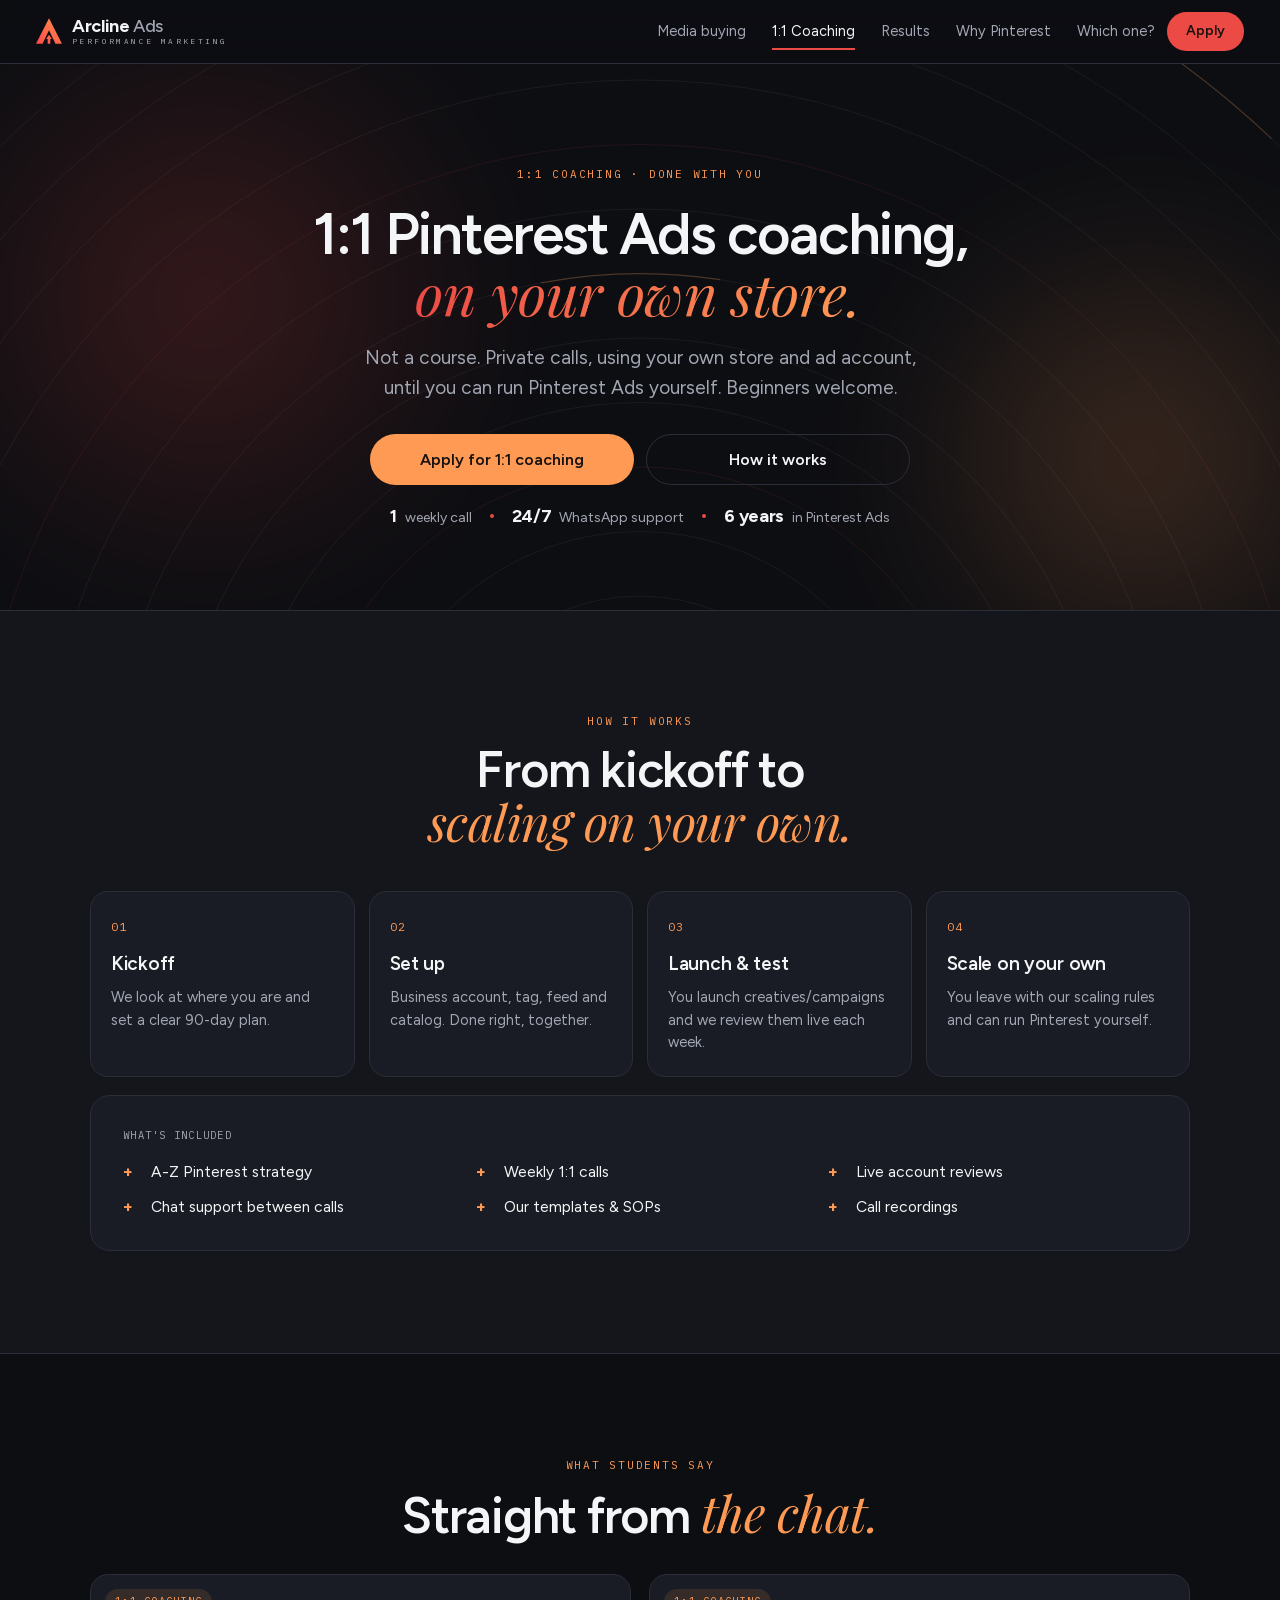
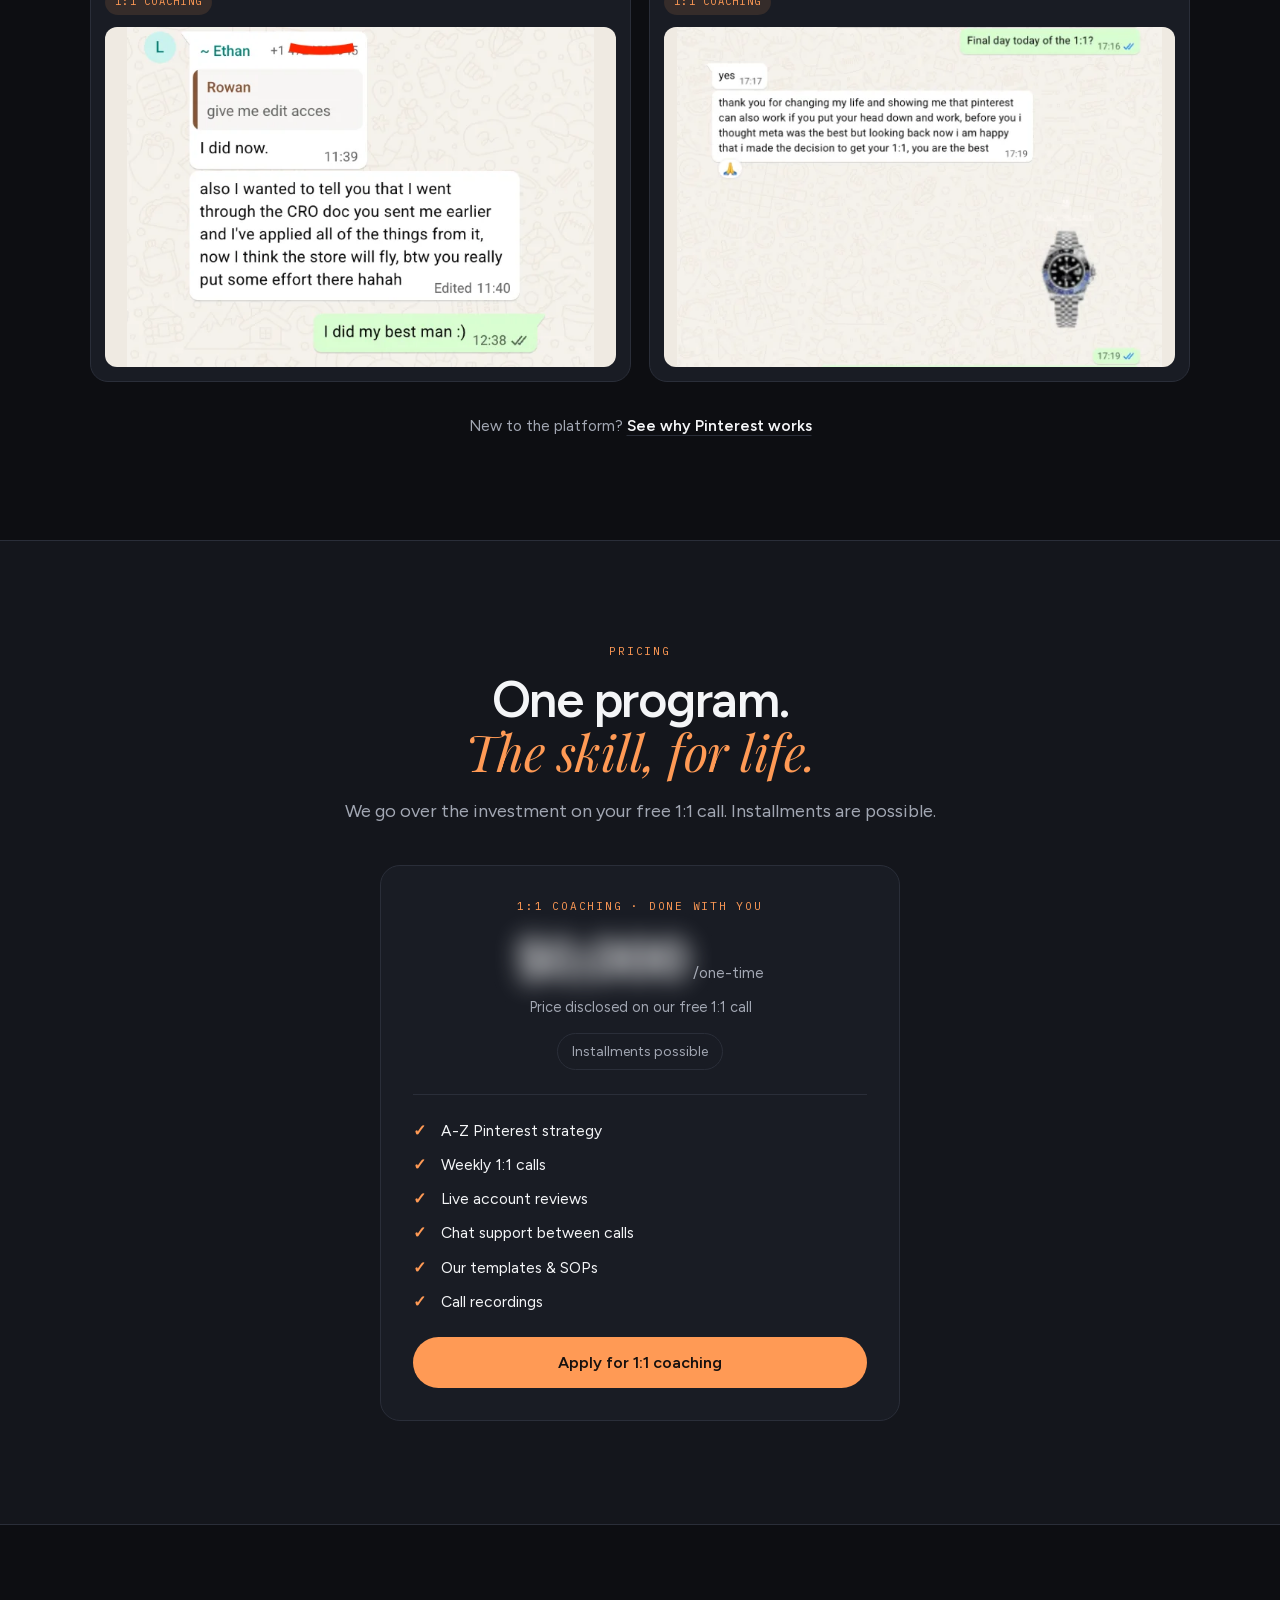
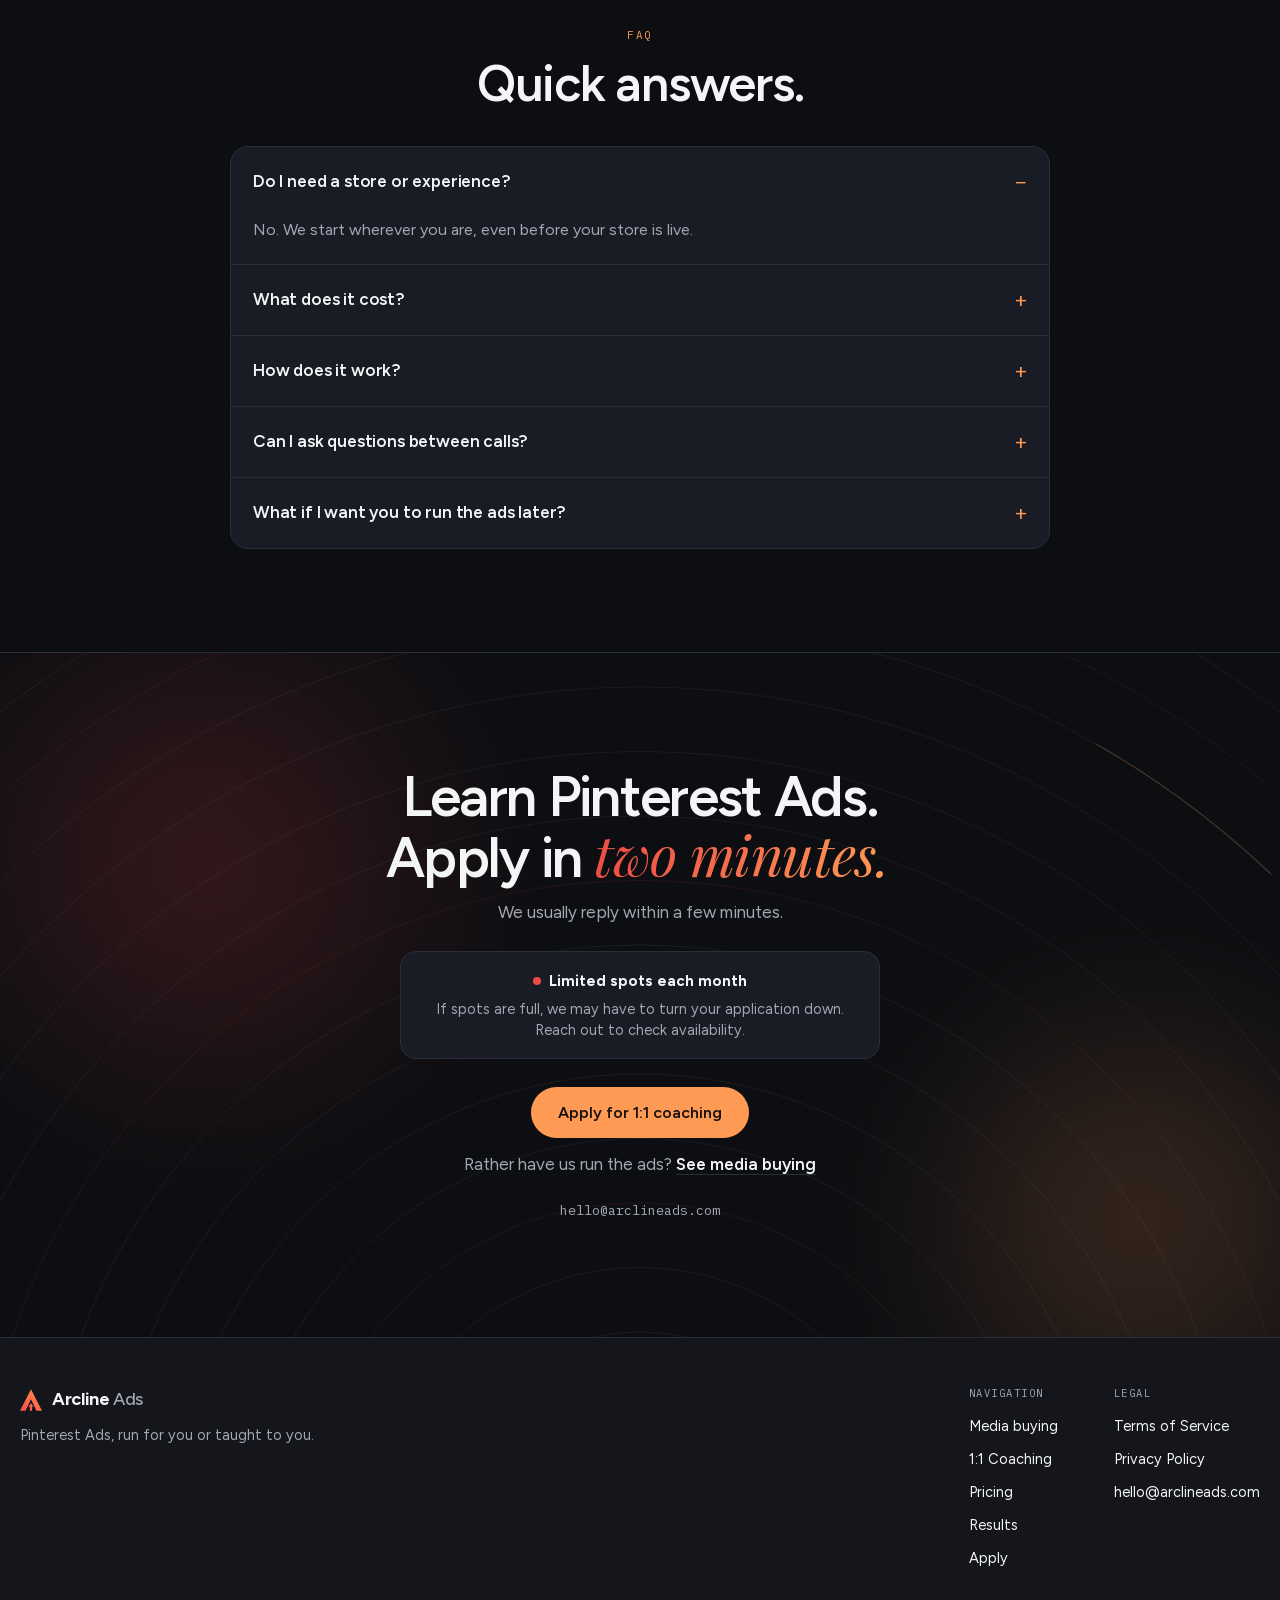
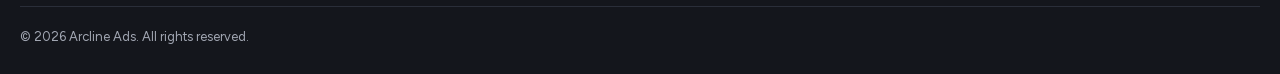
==== coaching/index.html @ c1ee6892 "Add files via upload" ====
<!DOCTYPE html>
<html lang="en">
<head>
<meta charset="utf-8">
<meta name="viewport" content="width=device-width, initial-scale=1, viewport-fit=cover">
<title>1:1 Pinterest Ads coaching on your own store — Arcline Ads</title>
<meta name="description" content="Not a course. Private weekly calls, live account reviews and chat support until you can run and scale Pinterest Ads yourself. Beginners welcome.">
<meta name="robots" content="index, follow, max-image-preview:large">
<link rel="canonical" href="https://arclineads.com/coaching/">
<meta name="theme-color" content="#0d0e12">
<meta property="og:type" content="website">
<meta property="og:site_name" content="Arcline Ads">
<meta property="og:title" content="1:1 Pinterest Ads coaching on your own store — Arcline Ads">
<meta property="og:description" content="Not a course. Private weekly calls, live account reviews and chat support until you can run and scale Pinterest Ads yourself. Beginners welcome.">
<meta property="og:url" content="https://arclineads.com/coaching/">
<meta property="og:image" content="https://arclineads.com/assets/img/og.png">
<meta property="og:image:width" content="1200">
<meta property="og:image:height" content="630">
<meta name="twitter:card" content="summary_large_image">
<link rel="icon" type="image/svg+xml" href="/assets/img/favicon.svg">
<link rel="icon" type="image/png" href="/assets/img/favicon.png">
<link rel="apple-touch-icon" href="/assets/img/apple-touch-icon.png">
<link rel="preload" href="/assets/fonts/figtree-latin.woff2" as="font" type="font/woff2" crossorigin>
<link rel="stylesheet" href="/assets/css/site.css">
<script>document.documentElement.className="js";</script>
<script type="application/ld+json">{"@context":"https://schema.org","@graph":[{"@type":"Organization","@id":"https://arclineads.com/#org","name":"Arcline Ads","url":"https://arclineads.com/","logo":"https://arclineads.com/assets/img/favicon.png","email":"hello@arclineads.com","description":"Pinterest Ads agency offering done-for-you media buying and 1:1 Pinterest Ads coaching."},{"@type":"BreadcrumbList","itemListElement":[{"@type":"ListItem","position":1,"name":"Home","item":"https://arclineads.com/"},{"@type":"ListItem","position":2,"name":"1:1 Coaching","item":"https://arclineads.com/coaching/"}]},{"@type":"Service","@id":"https://arclineads.com/coaching/#service","name":"1:1 Pinterest Ads coaching","serviceType":"Pinterest Ads coaching","provider":{"@id":"https://arclineads.com/#org"},"url":"https://arclineads.com/coaching/","description":"Private 1:1 Pinterest Ads coaching on your own store and ad account: weekly calls, live account reviews, chat support, templates and SOPs."},{"@type":"FAQPage","mainEntity":[{"@type":"Question","name":"Do I need a store or experience?","acceptedAnswer":{"@type":"Answer","text":"No. We start wherever you are, even before your store is live."}},{"@type":"Question","name":"What does it cost?","acceptedAnswer":{"@type":"Answer","text":"We go over the investment on your call. Installments are possible."}},{"@type":"Question","name":"How does it work?","acceptedAnswer":{"@type":"Answer","text":"1 weekly call. You launch creatives and campaigns, and we review them live with you each week."}},{"@type":"Question","name":"Can I ask questions between calls?","acceptedAnswer":{"@type":"Answer","text":"Yes. You get 24/7 WhatsApp support."}},{"@type":"Question","name":"What if I want you to run the ads later?","acceptedAnswer":{"@type":"Answer","text":"You can switch to media buying anytime."}}]}]}</script>
</head>
<body>
<a class="skip" href="#main">Skip to content</a>
<header class="site-header">
  <div class="bar">
    <a class="brand" href="/" aria-label="Arcline Ads home"><svg viewBox="258 258 564 551" width="26" height="26" aria-hidden="true"><defs><linearGradient id="mk-nav" x1="258" y1="808" x2="700" y2="258" gradientUnits="userSpaceOnUse"><stop offset="0" stop-color="#ff4a4a"/><stop offset="1" stop-color="#ff8a4c"/></linearGradient></defs><path fill="url(#mk-nav)" d="M540 258 L821 808 L680 808 L540 515 L399 808 L258 808 Z M540 616 L604 706 L568 706 L568 808 L511 808 L511 706 L476 706 Z"/></svg><span class="brand-text"><span class="brand-name">Arcline<span>&nbsp;Ads</span></span><span class="brand-tag">PERFORMANCE MARKETING</span></span></a>
    <nav class="nav" aria-label="Main"><a href="/media-buying/">Media buying</a><a href="/coaching/" aria-current="page">1:1 Coaching</a><a href="/#results">Results</a><a href="/#why">Why Pinterest</a><a href="/#which">Which one?</a></nav>
    <a class="btn sm" href="/apply/coaching/">Apply</a>
    <button class="menu-btn" type="button" aria-label="Menu" aria-expanded="false" aria-controls="mobile-menu"><span></span><span></span></button>
  </div>
  <nav class="mobile-menu" id="mobile-menu" aria-label="Mobile">
    <a href="/media-buying/" class="ml">Media buying</a><a href="/coaching/" class="ml" aria-current="page">1:1 Coaching</a><a href="/#results" class="ml">Results</a><a href="/#why" class="ml">Why Pinterest</a><a href="/#which" class="ml">Which one?</a>
    <div class="btn-row"><a class="btn c2" href="/apply/coaching/">1:1 coaching</a><a class="btn" href="/apply/media-buying/">Media buying</a></div>
  </nav>
</header>
<main id="main" class="c2">
<section class="hero compact">
  <div class="hero-bg" aria-hidden="true"><div class="arcs"><svg viewBox="0 0 1600 1000" preserveAspectRatio="xMidYMax slice"><circle cx="800" cy="1180" r="160" fill="none" stroke="#f4f5f7" stroke-opacity="0.055" vector-effect="non-scaling-stroke"/><circle cx="800" cy="1180" r="232" fill="none" stroke="#f4f5f7" stroke-opacity="0.055" vector-effect="non-scaling-stroke"/><circle cx="800" cy="1180" r="304" fill="none" stroke="#f4f5f7" stroke-opacity="0.055" vector-effect="non-scaling-stroke"/><circle cx="800" cy="1180" r="376" fill="none" stroke="#ec4a45" stroke-opacity="0.1" vector-effect="non-scaling-stroke"/><circle cx="800" cy="1180" r="448" fill="none" stroke="#f4f5f7" stroke-opacity="0.055" vector-effect="non-scaling-stroke"/><circle cx="800" cy="1180" r="520" fill="none" stroke="#f4f5f7" stroke-opacity="0.055" vector-effect="non-scaling-stroke"/><circle cx="800" cy="1180" r="592" fill="none" stroke="#f4f5f7" stroke-opacity="0.055" vector-effect="non-scaling-stroke"/><circle cx="800" cy="1180" r="664" fill="none" stroke="#f4f5f7" stroke-opacity="0.055" vector-effect="non-scaling-stroke"/><circle cx="800" cy="1180" r="736" fill="none" stroke="#ec4a45" stroke-opacity="0.1" vector-effect="non-scaling-stroke"/><circle cx="800" cy="1180" r="808" fill="none" stroke="#f4f5f7" stroke-opacity="0.055" vector-effect="non-scaling-stroke"/><circle cx="800" cy="1180" r="880" fill="none" stroke="#f4f5f7" stroke-opacity="0.055" vector-effect="non-scaling-stroke"/><circle cx="800" cy="1180" r="952" fill="none" stroke="#f4f5f7" stroke-opacity="0.055" vector-effect="non-scaling-stroke"/><circle cx="800" cy="1180" r="1024" fill="none" stroke="#f4f5f7" stroke-opacity="0.055" vector-effect="non-scaling-stroke"/><circle cx="800" cy="1180" r="1096" fill="none" stroke="#ec4a45" stroke-opacity="0.1" vector-effect="non-scaling-stroke"/><circle cx="800" cy="1180" r="1168" fill="none" stroke="#f4f5f7" stroke-opacity="0.055" vector-effect="non-scaling-stroke"/><circle cx="800" cy="1180" r="1240" fill="none" stroke="#f4f5f7" stroke-opacity="0.055" vector-effect="non-scaling-stroke"/><circle class="travel" cx="800" cy="1180" r="376" fill="none" stroke="#ec4a45" stroke-opacity="0.22" stroke-width="1.2" stroke-dasharray="120 2280" vector-effect="non-scaling-stroke"/><circle class="travel r" cx="800" cy="1180" r="592" fill="none" stroke="#ff9a55" stroke-opacity="0.22" stroke-width="1.2" stroke-dasharray="180 2220" vector-effect="non-scaling-stroke"/><circle class="travel" cx="800" cy="1180" r="808" fill="none" stroke="#ec4a45" stroke-opacity="0.22" stroke-width="1.2" stroke-dasharray="90 2310" vector-effect="non-scaling-stroke"/><circle class="travel r" cx="800" cy="1180" r="1024" fill="none" stroke="#ff9a55" stroke-opacity="0.22" stroke-width="1.2" stroke-dasharray="220 2180" vector-effect="non-scaling-stroke"/></svg></div><div class="blob a"></div><div class="blob b"></div></div>
  <div class="hero-inner">
    <p class="eyebrow c2">1:1 Coaching · Done with you</p>
    <h1>1:1 Pinterest Ads coaching, <span class="it grad">on your own store.</span></h1>
    <p class="lead">Not a course. Private calls, using your own store and ad account, until you can run Pinterest Ads yourself. Beginners welcome.</p>
    <div class="btn-row"><a class="btn c2" href="/apply/coaching/">Apply for 1:1 coaching</a><a class="btn ghost" href="#how">How it works</a></div>
    <ul class="facts"><li><b>1</b> weekly call</li><li><b>24/7</b> WhatsApp support</li><li><b>6 years</b> in Pinterest Ads</li></ul>
  </div>
</section>

<section class="section alt" id="how">
  <div class="wrap">
    <div class="center reveal">
      <p class="eyebrow c2">How it works</p>
      <h2 class="h2">From kickoff to <span class="it c2">scaling on your own.</span></h2>
    </div>
    <ol class="steps reveal">
      <li><h3>Kickoff</h3><p>We look at where you are and set a clear 90-day plan.</p></li>
      <li><h3>Set up</h3><p>Business account, tag, feed and catalog. Done right, together.</p></li>
      <li><h3>Launch &amp; test</h3><p>You launch creatives/campaigns and we review them live each week.</p></li>
      <li><h3>Scale on your own</h3><p>You leave with our scaling rules and can run Pinterest yourself.</p></li>
    </ol>
    <div class="card included reveal"><h3>What's included</h3><ul class="ticks"><li><span>A-Z Pinterest strategy</span></li><li><span>Weekly 1:1 calls</span></li><li><span>Live account reviews</span></li><li><span>Chat support between calls</span></li><li><span>Our templates &amp; SOPs</span></li><li><span>Call recordings</span></li></ul></div>
  </div>
</section>

<section class="section" id="clients">
  <div class="wrap">
    <div class="center reveal"><p class="eyebrow c2">What students say</p><h2 class="h2">Straight from <span class="it c2">the chat.</span></h2></div>
    <ul class="chats grid reveal"><li><span class="tag c2">1:1 Coaching</span><div class="im"><img src="/assets/img/chat-2.webp" width="628" height="458" loading="lazy" decoding="async" alt="Coaching student message: “I went through the CRO doc you sent me earlier and I&#x27;ve applied all of the things from it, now I think the store will fly, btw you really put some effort there.”"></div></li><li><span class="tag c2">1:1 Coaching</span><div class="im"><img src="/assets/img/chat-4.webp" width="628" height="441" loading="lazy" decoding="async" alt="Coaching student message on the final day of the 1:1: “Thank you for changing my life and showing me that Pinterest can also work if you put your head down and work. I am happy that I made the decision to get your 1:1, you are the best.”"></div></li></ul>
    <p class="center cross reveal">New to the platform? <a class="textlink" href="/#why">See why Pinterest works</a></p>
  </div>
</section>

<section class="section alt" id="pricing">
  <div class="wrap">
    <div class="center reveal">
      <p class="eyebrow c2">Pricing</p>
      <h2 class="h2">One program. <span class="it c2">The skill, for life.</span></h2>
      <p class="lead">We go over the investment on your free 1:1 call. Installments are possible.</p>
    </div>
    <div class="price solo reveal"><div class="card price c2">
  <div class="eyebrow c2">1:1 Coaching · Done with you</div>
  <div class="amount"><b class="hidden-price" aria-hidden="true">$0,000</b><span>/one-time</span></div>
  <p class="sub">Price disclosed on our free 1:1 call</p>
  <span class="chip">Installments possible</span>
  <ul class="ticks check"><li><span>A-Z Pinterest strategy</span></li><li><span>Weekly 1:1 calls</span></li><li><span>Live account reviews</span></li><li><span>Chat support between calls</span></li><li><span>Our templates &amp; SOPs</span></li><li><span>Call recordings</span></li></ul>
  <a class="btn c2" href="/apply/coaching/">Apply for 1:1 coaching</a>
</div></div>
  </div>
</section>

<section class="section" id="faq">
  <div class="wrap">
    <div class="center reveal"><p class="eyebrow c2">FAQ</p><h2 class="h2">Quick answers.</h2></div>
    <div class="faq reveal"><details open><summary>Do I need a store or experience?</summary><p>No. We start wherever you are, even before your store is live.</p></details><details><summary>What does it cost?</summary><p>We go over the investment on your call. Installments are possible.</p></details><details><summary>How does it work?</summary><p>1 weekly call. You launch creatives and campaigns, and we review them live with you each week.</p></details><details><summary>Can I ask questions between calls?</summary><p>Yes. You get 24/7 WhatsApp support.</p></details><details><summary>What if I want you to run the ads later?</summary><p>You can switch to media buying anytime.</p></details></div>
  </div>
</section>

<section class="cta" id="apply">
  <div class="hero-bg" aria-hidden="true"><div class="arcs"><svg viewBox="0 0 1600 1000" preserveAspectRatio="xMidYMax slice"><circle cx="800" cy="1180" r="160" fill="none" stroke="#f4f5f7" stroke-opacity="0.055" vector-effect="non-scaling-stroke"/><circle cx="800" cy="1180" r="232" fill="none" stroke="#f4f5f7" stroke-opacity="0.055" vector-effect="non-scaling-stroke"/><circle cx="800" cy="1180" r="304" fill="none" stroke="#f4f5f7" stroke-opacity="0.055" vector-effect="non-scaling-stroke"/><circle cx="800" cy="1180" r="376" fill="none" stroke="#ec4a45" stroke-opacity="0.1" vector-effect="non-scaling-stroke"/><circle cx="800" cy="1180" r="448" fill="none" stroke="#f4f5f7" stroke-opacity="0.055" vector-effect="non-scaling-stroke"/><circle cx="800" cy="1180" r="520" fill="none" stroke="#f4f5f7" stroke-opacity="0.055" vector-effect="non-scaling-stroke"/><circle cx="800" cy="1180" r="592" fill="none" stroke="#f4f5f7" stroke-opacity="0.055" vector-effect="non-scaling-stroke"/><circle cx="800" cy="1180" r="664" fill="none" stroke="#f4f5f7" stroke-opacity="0.055" vector-effect="non-scaling-stroke"/><circle cx="800" cy="1180" r="736" fill="none" stroke="#ec4a45" stroke-opacity="0.1" vector-effect="non-scaling-stroke"/><circle cx="800" cy="1180" r="808" fill="none" stroke="#f4f5f7" stroke-opacity="0.055" vector-effect="non-scaling-stroke"/><circle cx="800" cy="1180" r="880" fill="none" stroke="#f4f5f7" stroke-opacity="0.055" vector-effect="non-scaling-stroke"/><circle cx="800" cy="1180" r="952" fill="none" stroke="#f4f5f7" stroke-opacity="0.055" vector-effect="non-scaling-stroke"/><circle cx="800" cy="1180" r="1024" fill="none" stroke="#f4f5f7" stroke-opacity="0.055" vector-effect="non-scaling-stroke"/><circle cx="800" cy="1180" r="1096" fill="none" stroke="#ec4a45" stroke-opacity="0.1" vector-effect="non-scaling-stroke"/><circle cx="800" cy="1180" r="1168" fill="none" stroke="#f4f5f7" stroke-opacity="0.055" vector-effect="non-scaling-stroke"/><circle cx="800" cy="1180" r="1240" fill="none" stroke="#f4f5f7" stroke-opacity="0.055" vector-effect="non-scaling-stroke"/><circle class="travel" cx="800" cy="1180" r="376" fill="none" stroke="#ec4a45" stroke-opacity="0.22" stroke-width="1.2" stroke-dasharray="120 2280" vector-effect="non-scaling-stroke"/><circle class="travel r" cx="800" cy="1180" r="592" fill="none" stroke="#ff9a55" stroke-opacity="0.22" stroke-width="1.2" stroke-dasharray="180 2220" vector-effect="non-scaling-stroke"/><circle class="travel" cx="800" cy="1180" r="808" fill="none" stroke="#ec4a45" stroke-opacity="0.22" stroke-width="1.2" stroke-dasharray="90 2310" vector-effect="non-scaling-stroke"/><circle class="travel r" cx="800" cy="1180" r="1024" fill="none" stroke="#ff9a55" stroke-opacity="0.22" stroke-width="1.2" stroke-dasharray="220 2180" vector-effect="non-scaling-stroke"/></svg></div><div class="blob a"></div><div class="blob b"></div></div>
  <div class="cta-inner">
    <h2>Learn Pinterest Ads. Apply in <span class="it grad">two minutes.</span></h2>
    <p>We usually reply within a few minutes.</p>
    <div class="scarcity"><b>Limited spots each month</b><p>If spots are full, we may have to turn your application down. Reach out to check availability.</p></div>
    <div class="btn-row"><a class="btn c2" href="/apply/coaching/">Apply for 1:1 coaching</a></div>
    <p class="cross">Rather have us run the ads? <a class="textlink" href="/media-buying/">See media buying</a></p>
    <a class="mail" href="mailto:hello@arclineads.com">hello@arclineads.com</a>
  </div>
</section>
</main>
<footer class="site-footer">
  <div class="foot">
    <div>
      <a class="brand" href="/"><svg viewBox="258 258 564 551" width="22" height="22" aria-hidden="true"><defs><linearGradient id="mk-foot" x1="258" y1="808" x2="700" y2="258" gradientUnits="userSpaceOnUse"><stop offset="0" stop-color="#ff4a4a"/><stop offset="1" stop-color="#ff8a4c"/></linearGradient></defs><path fill="url(#mk-foot)" d="M540 258 L821 808 L680 808 L540 515 L399 808 L258 808 Z M540 616 L604 706 L568 706 L568 808 L511 808 L511 706 L476 706 Z"/></svg><span class="brand-name">Arcline<span>&nbsp;Ads</span></span></a>
      <p class="tagline">Pinterest Ads, run for you or taught to you.</p>
    </div>
    <div class="foot-cols">
      <nav aria-label="Footer"><h2>Navigation</h2><ul>
        <li><a href="/media-buying/">Media buying</a></li>
        <li><a href="/coaching/">1:1 Coaching</a></li>
        <li><a href="/media-buying/#pricing">Pricing</a></li>
        <li><a href="/#results">Results</a></li>
        <li><a href="/#apply">Apply</a></li>
      </ul></nav>
      <nav aria-label="Legal"><h2>Legal</h2><ul>
        <li><a href="/terms/">Terms of Service</a></li>
        <li><a href="/privacy/">Privacy Policy</a></li>
        <li><a href="mailto:hello@arclineads.com">hello@arclineads.com</a></li>
      </ul></nav>
    </div>
  </div>
  <p class="copy">© 2026 Arcline Ads. All rights reserved.</p>
</footer>
<script src="/assets/js/site.js" defer></script>
</body>
</html>
---- assets/css/site.css ----
/* Arcline Ads — shared stylesheet */
@font-face { font-family: "Figtree"; font-style: normal; font-weight: 400 700; font-display: swap; src: url("/assets/fonts/figtree-latin.woff2") format("woff2"); }
@font-face { font-family: "IBM Plex Mono"; font-style: normal; font-weight: 400; font-display: swap; src: url("/assets/fonts/plex-mono-400.woff2") format("woff2"); }
@font-face { font-family: "IBM Plex Mono"; font-style: normal; font-weight: 500; font-display: swap; src: url("/assets/fonts/plex-mono-500.woff2") format("woff2"); }
@font-face { font-family: "Playfair Display"; font-style: italic; font-weight: 400; font-display: swap; src: url("/assets/fonts/playfair-italic.woff2") format("woff2"); }

:root {
  --bg: #0d0e12; --bg2: #14161c; --panel: #191c24; --line: #2a2e39;
  --ink: #f4f5f7; --dim: #a2a7b3; --a1: #ec4a45; --a2: #ff9a55; --on-acc: #17110f;
  --ok: #4fd08a; --gold: #f2c14e;
  --sans: "Figtree", "Helvetica Neue", Helvetica, Arial, sans-serif;
  --mono: "IBM Plex Mono", ui-monospace, Menlo, monospace;
  --serif: "Playfair Display", Georgia, serif;
  --wrap: 1100px;
}
*, *::before, *::after { box-sizing: border-box; }
html { scroll-behavior: smooth; scroll-padding-top: 76px; -webkit-text-size-adjust: 100%; }
body { margin: 0; background: var(--bg); color: var(--ink); font-family: var(--sans); font-size: 16px; line-height: 1.5; -webkit-font-smoothing: antialiased; overflow-x: hidden; }
img, svg { display: block; max-width: 100%; }
img { height: auto; }
a { color: var(--a1); text-decoration: none; }
a:hover { color: #ff8b76; }
button { font: inherit; color: inherit; cursor: pointer; }
h1, h2, h3, p { margin: 0; }
[hidden] { display: none !important; }
::selection { background: var(--a1); color: var(--on-acc); }
:focus-visible { outline: 2px solid var(--a2); outline-offset: 3px; border-radius: 4px; }
.skip { position: absolute; left: -9999px; top: 8px; z-index: 100; background: var(--ink); color: var(--bg); padding: 10px 16px; border-radius: 8px; font-weight: 600; }
.skip:focus { left: 8px; }
.sr { position: absolute; width: 1px; height: 1px; overflow: hidden; clip-path: inset(50%); white-space: nowrap; }

/* Layout */
.wrap { max-width: var(--wrap); margin: 0 auto; }
.section { padding: clamp(56px, 8vw, 104px) 20px; position: relative; }
.section.alt { background: var(--bg2); border-top: 1px solid var(--line); border-bottom: 1px solid var(--line); }
.center { text-align: center; }
.eyebrow { font-family: var(--mono); font-size: 11px; letter-spacing: 0.16em; text-transform: uppercase; color: var(--a1); }
.eyebrow.c2 { color: var(--a2); }
.h2 { margin-top: 14px; font-size: clamp(30px, 4vw, 50px); line-height: 1.04; letter-spacing: -0.025em; font-weight: 600; text-wrap: balance; }
.center .h2 { margin-left: auto; margin-right: auto; max-width: 20ch; }
.it { font-family: var(--serif); font-style: italic; font-weight: 400; letter-spacing: -0.01em; color: var(--a1); }
.it.c2 { color: var(--a2); }
.it.grad { background: linear-gradient(100deg, var(--a1), var(--a2)); -webkit-background-clip: text; background-clip: text; color: transparent; padding-right: 0.08em; }
.lead { margin-top: 16px; max-width: 54ch; font-size: clamp(16px, 1.5vw, 18px); line-height: 1.6; color: var(--dim); text-wrap: pretty; }
.center .lead { margin-left: auto; margin-right: auto; }
.mono { font-family: var(--mono); }
.dim { color: var(--dim); }

/* Buttons */
.btn { display: inline-flex; align-items: center; justify-content: center; gap: 8px; text-align: center; padding: 15px 26px; border-radius: 999px; border: 1px solid transparent; font-size: 16px; font-weight: 600; line-height: 1.2; background: var(--a1); color: var(--on-acc); transition: transform 180ms ease, filter 180ms ease, border-color 180ms ease; }
.btn:hover { color: var(--on-acc); filter: brightness(1.1); transform: translateY(-1px); }
.btn.c2 { background: var(--a2); }
.btn.ghost { background: transparent; border-color: var(--line); color: var(--ink); }
.btn.ghost:hover { color: var(--ink); border-color: var(--dim); filter: none; }
.btn.sm { padding: 10px 18px; font-size: 14px; }
.btn-row { display: flex; flex-wrap: wrap; gap: 12px; }
.center .btn-row { justify-content: center; }
.textlink { color: var(--ink); font-weight: 600; text-decoration: underline; text-underline-offset: 4px; text-decoration-color: var(--line); }
.textlink:hover { color: var(--a1); text-decoration-color: currentColor; }

/* Header */
.site-header { position: sticky; top: 0; z-index: 50; background: rgba(13, 14, 18, 0.78); -webkit-backdrop-filter: blur(14px); backdrop-filter: blur(14px); border-bottom: 1px solid var(--line); }
.site-header .bar { max-width: 1240px; margin: 0 auto; padding: 12px 16px; display: flex; align-items: center; gap: 12px; }
.brand { display: flex; align-items: center; gap: 10px; color: var(--ink); margin-right: auto; flex-shrink: 0; }
.brand:hover { color: var(--ink); }
.brand-text { display: flex; flex-direction: column; gap: 3px; line-height: 1; }
.brand-name { font-size: 18px; font-weight: 700; letter-spacing: -0.02em; }
.brand-name span { color: var(--dim); font-weight: 500; }
.brand-tag { font-family: var(--mono); font-size: 7.5px; letter-spacing: 0.32em; color: var(--dim); }
.nav { display: flex; gap: 26px; font-size: 14.5px; }
.nav a { color: var(--dim); padding: 6px 0; }
.nav a:hover, .nav a[aria-current="page"] { color: var(--ink); }
.nav a[aria-current="page"] { box-shadow: 0 2px 0 var(--a1); }
.menu-btn { display: none; width: 44px; height: 44px; flex-direction: column; align-items: center; justify-content: center; gap: 5px; background: transparent; border: 1px solid var(--line); border-radius: 999px; padding: 0; }
.menu-btn span { display: block; width: 16px; height: 2px; background: var(--ink); border-radius: 2px; transition: transform 200ms ease; }
.menu-btn[aria-expanded="true"] span:first-child { transform: translateY(3.5px) rotate(45deg); }
.menu-btn[aria-expanded="true"] span:last-child { transform: translateY(-3.5px) rotate(-45deg); }
.mobile-menu { display: none; border-top: 1px solid var(--line); padding: 4px 20px 20px; flex-direction: column; }
.mobile-menu a.ml { color: var(--ink); font-size: 18px; padding: 14px 0; border-bottom: 1px solid var(--line); }
.mobile-menu .btn-row { margin-top: 18px; display: grid; grid-template-columns: 1fr 1fr; gap: 10px; }
.mobile-menu .btn { padding: 14px 10px; font-size: 14.5px; }
@media (max-width: 899px) {
  .nav, .brand-tag { display: none; }
  .menu-btn { display: flex; }
  .mobile-menu.open { display: flex; }
}

/* Hero */
.hero { position: relative; overflow: hidden; padding: clamp(48px, 8vw, 104px) 20px clamp(48px, 6vw, 84px); }
.hero.compact { padding-bottom: clamp(40px, 5vw, 64px); }
.hero-bg { position: absolute; inset: 0; pointer-events: none; overflow: hidden; }
.hero-bg .arcs { position: absolute; inset: -6%; transform-origin: 50% 100%; animation: drift 26s ease-in-out infinite; }
.hero-bg svg { width: 100%; height: 100%; }
.blob { position: absolute; border-radius: 50%; opacity: 0.2; filter: blur(60px); }
.blob.a { top: -18%; left: -10%; width: 52vw; height: 52vw; background: radial-gradient(circle, var(--a1), transparent 66%); animation: float-a 17s ease-in-out infinite; }
.blob.b { bottom: -26%; right: -12%; width: 46vw; height: 46vw; background: radial-gradient(circle, var(--a2), transparent 66%); animation: float-b 21s ease-in-out infinite; }
.hero-inner { position: relative; max-width: 1240px; margin: 0 auto; display: flex; flex-direction: column; align-items: center; text-align: center; }
.hero h1 { margin-top: 22px; max-width: 26ch; font-size: clamp(36px, 5vw, 64px); line-height: 0.98; letter-spacing: -0.035em; font-weight: 600; text-wrap: balance; }
.hero.compact h1 { max-width: 20ch; font-size: clamp(36px, 4.6vw, 58px); line-height: 1.02; }
.either { margin-top: 18px; display: flex; flex-wrap: wrap; justify-content: center; align-items: center; gap: 10px; font-size: clamp(17px, 2vw, 22px); font-weight: 600; letter-spacing: -0.01em; }
.either .or { font-family: var(--mono); font-size: 0.62em; letter-spacing: 0.14em; padding: 5px 9px; border: 1px solid var(--line); border-radius: 999px; color: var(--a1); }
.hero .lead { max-width: 48ch; margin-left: auto; margin-right: auto; font-size: clamp(16px, 1.5vw, 19px); }
.hero .btn-row { margin-top: 30px; justify-content: center; width: 100%; max-width: 540px; }
.hero .btn-row .btn { flex: 1 1 230px; }
.facts { margin-top: 18px; display: flex; flex-wrap: wrap; justify-content: center; align-items: center; gap: 8px 18px; list-style: none; padding: 0; }
.facts li { display: flex; align-items: baseline; gap: 8px; font-size: 14px; color: var(--dim); }
.facts li b { font-size: 18px; font-weight: 700; letter-spacing: -0.02em; color: var(--ink); }
.facts li + li::before { content: ""; align-self: center; width: 4px; height: 4px; border-radius: 50%; background: var(--a1); margin-right: 10px; }
@media (max-width: 560px) { .facts { flex-direction: column; gap: 6px; } .facts li + li::before { display: none; } }

.proof-pill { display: inline-flex; flex-wrap: wrap; justify-content: center; align-items: center; gap: 10px 12px; max-width: 100%; border: 1px solid var(--line); background: var(--panel); border-radius: 28px; padding: 6px 16px 6px 6px; min-height: 44px; box-shadow: 0 16px 40px -24px rgba(0, 0, 0, 0.7); }
.proof-pill .rating { display: flex; flex-direction: column; align-items: center; gap: 3px; background: var(--bg2); border: 1px solid var(--line); border-radius: 999px; padding: 7px 16px; font-size: 12.5px; line-height: 1.1; color: var(--dim); white-space: nowrap; }
.stars { font-size: 13px; letter-spacing: 1.5px; line-height: 1; color: var(--gold); }
.proof-item { display: flex; align-items: center; gap: 9px; font-size: 14.5px; line-height: 1; white-space: nowrap; transition: opacity 280ms ease, transform 280ms ease; }
.proof-item.out { opacity: 0; transform: translateY(6px); }
.proof-item .av { width: 28px; height: 28px; border-radius: 50%; display: flex; align-items: center; justify-content: center; font-size: 11px; font-weight: 700; color: #fff; background: #b8623f; }
.proof-item .nm { font-weight: 600; }
.proof-item .rs { font-weight: 700; color: var(--a1); }
.proof-item .tm { color: var(--dim); }
@media (max-width: 560px) { .proof-pill { flex-direction: column; border-radius: 18px; padding: 12px 14px; } .proof-pill .rating { flex-direction: row; gap: 8px; background: none; border: 0; padding: 0; } .proof-item { font-size: 13.5px; } }

/* Dashboard card */
.dash { width: 100%; max-width: 1100px; margin: clamp(44px, 6vw, 72px) auto 0; border: 1px solid var(--line); background: var(--panel); border-radius: 24px; padding: clamp(16px, 2.4vw, 26px); box-shadow: 0 40px 90px -45px rgba(0, 0, 0, 0.85); text-align: left; position: relative; }
.dash-head { display: flex; align-items: center; justify-content: space-between; gap: 12px; flex-wrap: wrap; }
.dash-title { display: flex; align-items: center; gap: 8px; font-size: 13.5px; font-weight: 600; }
.dash-title small { font-family: var(--mono); font-size: 10.5px; font-weight: 400; color: var(--dim); }
.live { display: inline-flex; align-items: center; gap: 6px; border: 1px solid var(--line); border-radius: 999px; padding: 4px 9px; font-family: var(--mono); font-size: 10px; letter-spacing: 0.1em; text-transform: uppercase; color: var(--dim); }
.live i { width: 6px; height: 6px; border-radius: 50%; background: var(--ok); animation: blink 1.6s ease-in-out infinite; }
.dash-body { display: grid; grid-template-columns: repeat(auto-fit, minmax(min(100%, 300px), 1fr)); gap: clamp(18px, 3vw, 36px); margin-top: 20px; align-items: center; }
.gauge { position: relative; margin: 0 auto; width: 100%; max-width: 340px; }
.gauge svg { width: 100%; height: auto; overflow: visible; }
.gauge text { font-family: var(--mono); font-size: 8px; fill: var(--dim); }
.gauge-val { position: absolute; left: 0; right: 0; bottom: 4px; text-align: center; }
.gauge-val b { display: block; font-size: clamp(44px, 6vw, 64px); font-weight: 700; letter-spacing: -0.04em; line-height: 0.9; }
.gauge-val span { display: block; margin-top: 6px; font-size: 12px; color: var(--dim); }
.gauge-val span strong { color: var(--ink); font-weight: 600; }
.klabel { font-family: var(--mono); font-size: 10px; letter-spacing: 0.1em; text-transform: uppercase; color: var(--dim); }
.kgrid { margin: 10px 0 16px; display: grid; grid-template-columns: repeat(3, minmax(0, 1fr)); gap: 1px; background: var(--line); border: 1px solid var(--line); border-radius: 12px; overflow: hidden; }
.kgrid:last-child { margin-bottom: 0; }
.kgrid > div { background: var(--panel); padding: 14px 14px 13px; min-width: 0; }
.kgrid dt { font-family: var(--mono); font-size: 10px; letter-spacing: 0.1em; text-transform: uppercase; color: var(--dim); }
.kgrid dd { margin: 6px 0 0; font-size: clamp(17px, 2.2vw, 22px); font-weight: 700; letter-spacing: -0.02em; white-space: nowrap; }
.kgrid dd small { font-family: var(--mono); font-size: 12px; font-weight: 600; color: var(--ok); margin-left: 4px; }
.dash-note { max-width: 1100px; margin: 14px auto 0; text-align: center; font-size: 15px; color: var(--dim); }
.linkbtn { background: none; border: 0; padding: 0; color: var(--ink); font-weight: 600; text-decoration: underline; text-underline-offset: 3px; }
.linkbtn:hover { color: var(--a1); }
@media (max-width: 420px) { .kgrid dd { font-size: 15px; } .kgrid > div { padding: 12px 10px; } }

dialog.shot { width: min(1000px, calc(100vw - 32px)); max-height: 90vh; padding: 16px; background: var(--panel); color: var(--ink); border: 1px solid var(--line); border-radius: 20px; box-shadow: 0 40px 100px -40px rgba(0, 0, 0, 0.9); }
dialog.shot::backdrop { background: rgba(5, 6, 9, 0.8); -webkit-backdrop-filter: blur(6px); backdrop-filter: blur(6px); }
dialog.shot .cap { font-family: var(--mono); font-size: 10.5px; letter-spacing: 0.12em; text-transform: uppercase; color: var(--dim); padding: 4px 50px 12px 4px; }
dialog.shot img { width: 100%; border-radius: 12px; background: #fff; }
.x { position: absolute; top: 10px; right: 10px; width: 40px; height: 40px; border-radius: 50%; border: 1px solid var(--line); background: var(--bg); font-size: 20px; line-height: 1; display: flex; align-items: center; justify-content: center; }
.x:hover { border-color: var(--a1); }

/* Cards & grids */
.card { border: 1px solid var(--line); background: var(--panel); border-radius: 20px; padding: clamp(20px, 3vw, 32px); }
.grid-2 { display: grid; grid-template-columns: repeat(auto-fit, minmax(min(100%, 340px), 1fr)); gap: 18px; margin-top: 40px; align-items: stretch; }

/* Why Pinterest */
.metric + .metric { margin-top: 22px; }
.metric-head { display: flex; align-items: baseline; justify-content: space-between; gap: 10px; }
.metric-head b { font-size: 15px; font-weight: 600; }
.metric-head span { font-size: 12px; color: var(--dim); }
.bars { list-style: none; padding: 0; margin: 10px 0 0; display: flex; flex-direction: column; gap: 8px; }
.bars li { display: grid; grid-template-columns: 70px minmax(0, 1fr) 56px; align-items: center; gap: 10px; font-size: 13px; color: var(--dim); }
.bars .track { height: 8px; border-radius: 4px; background: var(--line); overflow: hidden; }
.bars .fill { display: block; height: 100%; border-radius: 4px; background: var(--dim); opacity: 0.45; transform-origin: left; }
.bars .v { font-family: var(--mono); text-align: right; }
.bars li.me { color: var(--ink); font-weight: 600; }
.bars li.me .fill { background: linear-gradient(90deg, var(--a1), var(--a2)); opacity: 1; }
.js .reveal .bars .fill { transform: scaleX(0); transition: transform 1100ms cubic-bezier(.2, .8, .2, 1) 200ms; }
.js .reveal.in .bars .fill { transform: none; }
.card-kicker { font-family: var(--mono); font-size: 10.5px; letter-spacing: 0.12em; text-transform: uppercase; color: var(--dim); }
.card-title { margin-top: 8px; font-size: 20px; font-weight: 600; letter-spacing: -0.015em; }
.footnote { margin-top: 22px; font-size: 12px; color: var(--dim); }
.reasons { list-style: none; padding: 0; margin: 18px 0 0; display: flex; flex-direction: column; gap: 16px; }
.reasons li { display: grid; grid-template-columns: 20px 1fr; gap: 10px; }
.reasons li::before { content: "→"; color: var(--a1); font-weight: 700; }
.reasons b { display: block; font-size: 16px; font-weight: 600; }
.reasons span { display: block; margin-top: 3px; font-size: 14.5px; line-height: 1.55; color: var(--dim); }

/* Two ways */
.way { display: flex; flex-direction: column; color: var(--ink); transition: border-color 200ms ease, transform 200ms ease; }
.way:hover { border-color: var(--a1); transform: translateY(-2px); }
.way.c2:hover { border-color: var(--a2); }
.tag { align-self: flex-start; font-family: var(--mono); font-size: 10.5px; letter-spacing: 0.12em; text-transform: uppercase; padding: 5px 10px; border-radius: 999px; background: rgba(236, 74, 69, 0.12); color: var(--a1); }
.c2 .tag, .tag.c2 { background: rgba(255, 154, 85, 0.12); color: var(--a2); }
.way h3 { margin-top: 16px; font-size: clamp(24px, 2.6vw, 30px); letter-spacing: -0.02em; font-weight: 600; }
.way h3 a { color: inherit; }
.way p { margin-top: 10px; color: var(--dim); font-size: 16px; line-height: 1.55; }
.way .price-line { margin-top: 18px; padding-top: 18px; border-top: 1px solid var(--line); font-size: 14.5px; color: var(--dim); }
.way .price-line b { color: var(--ink); font-size: 18px; }
.way .btn-row { margin-top: auto; padding-top: 22px; }
.way .btn-row .btn { flex: 1 1 160px; }

/* Stats */
.stats { margin: 40px 0 0; display: grid; grid-template-columns: repeat(4, minmax(0, 1fr)); gap: 1px; background: var(--line); border: 1px solid var(--line); border-radius: 20px; overflow: hidden; }
.stats > div { background: var(--panel); padding: clamp(18px, 3vw, 30px) 16px; text-align: center; display: flex; flex-direction: column-reverse; }
.stats dd { margin: 0; font-size: clamp(30px, 4.4vw, 52px); font-weight: 700; letter-spacing: -0.035em; line-height: 1; font-variant-numeric: tabular-nums; }
.stats dt { margin-top: 10px; font-size: 13.5px; color: var(--dim); }
@media (max-width: 640px) { .stats { grid-template-columns: repeat(2, minmax(0, 1fr)); } }

/* Result screenshots */
.shots { margin-top: 18px; display: grid; grid-template-columns: repeat(2, minmax(0, 1fr)); gap: 18px; }
.shotcard { margin: 0; border: 1px solid var(--line); background: var(--panel); border-radius: 18px; padding: 12px; display: flex; flex-direction: column; }
.shotcard .im { border-radius: 10px; overflow: hidden; background: #fff; aspect-ratio: 16 / 8; display: flex; align-items: center; justify-content: center; }
.shotcard .im img { width: 100%; height: 100%; object-fit: contain; }
.shotcard figcaption { padding: 14px 6px 6px; }
.shotcard figcaption b { display: block; font-family: var(--mono); font-weight: 400; font-size: 10.5px; letter-spacing: 0.12em; text-transform: uppercase; color: var(--a1); }
.shotcard figcaption span { display: block; margin-top: 6px; font-size: 15.5px; line-height: 1.5; }
.more-row { margin-top: 22px; text-align: center; }
@media (max-width: 760px) { .shots { grid-template-columns: minmax(0, 1fr); } }

/* Steps */
.steps { list-style: none; counter-reset: step; padding: 0; margin: 40px 0 0; display: grid; grid-template-columns: repeat(4, minmax(0, 1fr)); gap: 14px; }
.steps li { counter-increment: step; border: 1px solid var(--line); background: var(--panel); border-radius: 18px; padding: 22px 20px; position: relative; }
.steps li::before { content: "0" counter(step); font-family: var(--mono); font-size: 12px; letter-spacing: 0.1em; color: var(--a1); }
.c2 .steps li::before { color: var(--a2); }
.steps h3 { margin-top: 12px; font-size: 19px; font-weight: 600; letter-spacing: -0.015em; }
.steps p { margin-top: 8px; font-size: 14.5px; line-height: 1.55; color: var(--dim); }
@media (max-width: 899px) { .steps { grid-template-columns: repeat(2, minmax(0, 1fr)); } }
@media (max-width: 520px) { .steps { grid-template-columns: minmax(0, 1fr); } }

.included { margin-top: 18px; }
.included h3 { font-family: var(--mono); font-weight: 400; font-size: 10.5px; letter-spacing: 0.12em; text-transform: uppercase; color: var(--dim); }
.ticks { list-style: none; padding: 0; margin: 16px 0 0; display: grid; grid-template-columns: repeat(auto-fit, minmax(min(100%, 250px), 1fr)); gap: 12px 24px; }
.ticks li { display: grid; grid-template-columns: 18px 1fr; gap: 10px; font-size: 15.5px; }
.ticks li::before { content: "+"; color: var(--a1); font-weight: 700; }
.c2 .ticks li::before { color: var(--a2); }
.ticks.check { grid-template-columns: minmax(0, 1fr); gap: 11px; }
.ticks.check li::before { content: "✓"; }

/* Quiz */
.quiz { margin-top: 40px; max-width: 820px; margin-left: auto; margin-right: auto; }
.quiz fieldset { border: 0; padding: 0; margin: 0; }
.quiz fieldset + fieldset { margin-top: 28px; }
.quiz legend { padding: 0; font-size: 18px; font-weight: 600; letter-spacing: -0.01em; }
.opts { margin-top: 14px; display: flex; flex-wrap: wrap; gap: 10px; }
.opt { background: transparent; border: 1px solid var(--line); border-radius: 999px; padding: 11px 20px; font-size: 15px; font-weight: 500; transition: border-color 160ms ease, background 160ms ease; }
.opt:hover { border-color: var(--dim); }
.opt[aria-pressed="true"] { background: var(--a1); border-color: var(--a1); color: var(--on-acc); font-weight: 600; }
.quiz-result { margin-top: 26px; padding: 22px; border-radius: 16px; border: 1px solid var(--a1); background: rgba(236, 74, 69, 0.07); display: flex; flex-wrap: wrap; align-items: center; justify-content: space-between; gap: 18px; }
.quiz-result.c2 { border-color: var(--a2); background: rgba(255, 154, 85, 0.07); }
.quiz-result[hidden] { display: none; }
.quiz-result b { display: block; margin-top: 6px; font-size: 24px; letter-spacing: -0.02em; }
.quiz-result p { margin-top: 6px; color: var(--dim); max-width: 44ch; }
.cmp-wrap { margin: 28px auto 0; max-width: 820px; border: 1px solid var(--line); border-radius: 18px; overflow: hidden; }
table.cmp { width: 100%; border-collapse: collapse; font-size: 15px; }
.cmp th, .cmp td { text-align: left; padding: 15px 18px; border-bottom: 1px solid var(--line); vertical-align: top; }
.cmp tr:last-child th, .cmp tr:last-child td { border-bottom: 0; }
.cmp thead th { font-size: 15px; font-weight: 600; background: var(--panel); }
.cmp thead th a { color: var(--a1); }
.cmp thead th:last-child a { color: var(--a2); }
.cmp tbody th { font-weight: 400; color: var(--dim); width: 28%; }
@media (max-width: 560px) { .cmp th, .cmp td { padding: 12px 10px; font-size: 13.5px; } }

/* Testimonials */
.chat-head { display: flex; align-items: flex-end; justify-content: space-between; gap: 16px; flex-wrap: wrap; }
.chat-nav { display: flex; gap: 8px; }
.chat-nav button { width: 44px; height: 44px; border-radius: 50%; border: 1px solid var(--line); background: transparent; display: flex; align-items: center; justify-content: center; }
.chat-nav button:hover { border-color: var(--a1); color: var(--a1); }
.chats { list-style: none; padding: 4px 0 12px; margin: 28px 0 0; display: flex; gap: 18px; overflow-x: auto; scroll-snap-type: x mandatory; scrollbar-width: thin; scrollbar-color: var(--line) transparent; }
.chats li { flex: 0 0 min(86%, 380px); scroll-snap-align: start; border: 1px solid var(--line); background: var(--panel); border-radius: 18px; padding: 14px; display: flex; flex-direction: column; gap: 12px; }
.chats .im { flex: 1; border-radius: 12px; overflow: hidden; background: #efeae2; display: flex; align-items: center; justify-content: center; min-height: 230px; }
.chats .im img { width: 100%; height: auto; max-height: 340px; object-fit: contain; }
.chats.grid { display: grid; grid-template-columns: repeat(auto-fit, minmax(min(100%, 300px), 1fr)); overflow: visible; }

/* Pricing */
.price-grid { margin-top: 40px; display: grid; grid-template-columns: repeat(auto-fit, minmax(min(100%, 320px), 1fr)); gap: 18px; }
.price { text-align: center; display: flex; flex-direction: column; }
.price.solo { max-width: 520px; margin: 40px auto 0; }
.price .amount { margin-top: 18px; display: flex; align-items: baseline; justify-content: center; gap: 6px; }
.price .amount b { font-size: clamp(40px, 5vw, 54px); font-weight: 700; letter-spacing: -0.04em; line-height: 1; }
.price .amount span { font-size: 15px; color: var(--dim); }
.price .amount .hidden-price { filter: blur(12px); user-select: none; }
.price .sub { margin-top: 10px; font-size: 14.5px; color: var(--dim); }
.price .chip { align-self: center; margin-top: 14px; display: inline-flex; gap: 8px; align-items: baseline; border: 1px solid var(--line); border-radius: 999px; padding: 7px 14px; font-size: 14px; color: var(--dim); }
.price .chip b { color: var(--ink); }
.price .ticks { text-align: left; margin: 24px 0; padding-top: 24px; border-top: 1px solid var(--line); }
.price .btn { margin-top: auto; }

/* FAQ */
.faq { max-width: 820px; margin: 36px auto 0; border: 1px solid var(--line); border-radius: 18px; overflow: hidden; background: var(--panel); }
.faq details + details { border-top: 1px solid var(--line); }
.faq summary { list-style: none; cursor: pointer; padding: 20px 22px; display: flex; justify-content: space-between; align-items: center; gap: 16px; font-size: 17px; font-weight: 600; letter-spacing: -0.01em; }
.faq summary::-webkit-details-marker { display: none; }
.faq summary::after { content: "+"; font-family: var(--mono); font-size: 20px; font-weight: 400; color: var(--a1); flex-shrink: 0; }
.c2 .faq summary::after { color: var(--a2); }
.faq details[open] summary::after { content: "−"; }
.faq details p { padding: 0 22px 22px; color: var(--dim); font-size: 16px; line-height: 1.6; max-width: 62ch; }

/* CTA */
.cta { position: relative; overflow: hidden; padding: clamp(64px, 9vw, 120px) 20px; text-align: center; border-top: 1px solid var(--line); }
.cta-inner { position: relative; max-width: 760px; margin: 0 auto; }
.cta h2 { font-size: clamp(32px, 4.6vw, 56px); line-height: 1.02; letter-spacing: -0.03em; font-weight: 600; text-wrap: balance; }
.cta p { margin-top: 14px; color: var(--dim); font-size: 17px; }
.scarcity { margin: 26px auto 0; max-width: 480px; border: 1px solid var(--line); background: var(--panel); border-radius: 16px; padding: 16px 18px; }
.scarcity b { display: inline-flex; align-items: center; gap: 8px; font-size: 15px; }
.scarcity b::before { content: ""; width: 8px; height: 8px; border-radius: 50%; background: var(--a1); animation: blink 1.6s ease-in-out infinite; }
.scarcity p { margin-top: 6px; font-size: 14.5px; line-height: 1.5; }
.cta .btn-row { margin-top: 28px; justify-content: center; }
.cta .mail { display: inline-block; margin-top: 22px; font-family: var(--mono); font-size: 13.5px; color: var(--dim); }
.cta .mail:hover { color: var(--ink); }
.cross { margin-top: 20px; font-size: 15.5px; color: var(--dim); }

/* Footer */
.site-footer { border-top: 1px solid var(--line); background: var(--bg2); padding: 48px 20px 28px; }
.foot { max-width: 1240px; margin: 0 auto; display: grid; grid-template-columns: minmax(0, 1fr) auto; gap: 36px; }
.foot .brand { margin: 0; }
.foot .tagline { margin-top: 12px; color: var(--dim); font-size: 14.5px; }
.foot-cols { display: flex; gap: 56px; }
.foot-cols h2 { font-family: var(--mono); font-weight: 400; font-size: 10.5px; letter-spacing: 0.14em; text-transform: uppercase; color: var(--dim); margin-bottom: 12px; }
.foot-cols ul { list-style: none; padding: 0; margin: 0; display: flex; flex-direction: column; gap: 9px; }
.foot-cols a { color: var(--ink); font-size: 14.5px; }
.foot-cols a:hover { color: var(--a1); }
.copy { max-width: 1240px; margin: 36px auto 0; padding-top: 20px; border-top: 1px solid var(--line); font-size: 13px; color: var(--dim); }
@media (max-width: 760px) { .foot { grid-template-columns: minmax(0, 1fr); text-align: center; } .foot .brand { justify-content: center; } .foot-cols { justify-content: center; gap: 40px; text-align: left; } .copy { text-align: center; } }

/* Legal */
.legal { max-width: 760px; margin: 0 auto; padding: clamp(40px, 6vw, 72px) 20px 80px; }
.legal h1 { margin: 12px 0 6px; font-size: clamp(30px, 5vw, 44px); line-height: 1.05; letter-spacing: -0.03em; font-weight: 600; }
.legal .updated { font-family: var(--mono); font-size: 12px; color: var(--dim); }
.legal h2 { margin: 28px 0 8px; font-size: 18px; font-weight: 600; letter-spacing: -0.01em; }
.legal p { margin: 0 0 10px; font-size: 15.5px; line-height: 1.65; color: var(--dim); text-wrap: pretty; }
.legal .back { margin-top: 40px; padding-top: 20px; border-top: 1px solid var(--line); display: flex; flex-wrap: wrap; gap: 10px 24px; font-size: 14.5px; }

/* Apply form */
.apply-body { min-height: 100vh; display: flex; flex-direction: column; background: #111215; }
.apply-head { position: sticky; top: 0; z-index: 5; background: rgba(17, 18, 21, 0.9); -webkit-backdrop-filter: blur(12px); backdrop-filter: blur(12px); }
.apply-head .bar { max-width: 760px; margin: 0 auto; padding: 12px 20px; display: flex; align-items: center; justify-content: space-between; gap: 12px; }
.apply-head .close { width: 44px; height: 44px; display: flex; align-items: center; justify-content: center; border: 1px solid var(--line); border-radius: 999px; color: var(--ink); }
.apply-head .close:hover { border-color: var(--a1); color: var(--a1); }
.progress { height: 3px; background: rgba(255, 255, 255, 0.08); }
.progress i { display: block; height: 100%; width: 0; background: linear-gradient(90deg, var(--a1), var(--a2)); transition: width 320ms ease; }
.apply-main { position: relative; z-index: 2; flex: 1; width: 100%; max-width: 680px; margin: 0 auto; padding: clamp(24px, 5vh, 64px) clamp(18px, 4vw, 24px) 56px; }
.step-label { font-family: var(--mono); font-size: 12px; letter-spacing: 0.22em; text-transform: uppercase; color: var(--dim); }
.apply-main h1 { margin-top: 12px; font-size: clamp(26px, 4.2vw, 44px); line-height: 1.08; letter-spacing: -0.035em; font-weight: 700; text-wrap: balance; }
.apply-main .sub { margin-top: 10px; font-size: 15.5px; color: var(--dim); }
.fields { margin-top: clamp(20px, 3.5vh, 32px); display: flex; flex-direction: column; gap: 12px; }
.frow { display: flex; flex-wrap: wrap; gap: 12px; }
.frow > * { flex: 1 1 220px; min-width: 0; }
.frow > select { flex: 0 1 220px; }
.inp { width: 100%; height: 52px; padding: 0 16px; border-radius: 12px; border: 1px solid rgba(255, 255, 255, 0.1); background: rgba(255, 255, 255, 0.025); color: var(--ink); font: inherit; font-size: 16px; outline: none; }
textarea.inp { height: auto; padding: 14px 16px; line-height: 1.5; resize: vertical; }
select.inp { background-color: #17181d; }
.inp:focus { border-color: var(--a1); }
.inp::placeholder { color: #7d8290; }
.flabel { display: flex; flex-direction: column; gap: 8px; font-size: 14px; color: var(--dim); }
.choice { width: 100%; display: flex; align-items: center; justify-content: space-between; gap: 14px; text-align: left; padding: 16px 18px; border-radius: 12px; border: 1px solid rgba(255, 255, 255, 0.1); background: rgba(255, 255, 255, 0.025); font-size: 16px; font-weight: 500; transition: border-color 140ms ease, background 140ms ease; }
.choice:hover { border-color: rgba(255, 255, 255, 0.28); }
.choice i { width: 22px; height: 22px; flex-shrink: 0; border-radius: 50%; border: 1px solid rgba(255, 255, 255, 0.22); display: flex; align-items: center; justify-content: center; font-style: normal; font-size: 12px; color: var(--on-acc); }
.choice[aria-pressed="true"] { border-color: var(--a1); background: rgba(236, 74, 69, 0.08); }
.choice[aria-pressed="true"] i { background: var(--a1); border-color: var(--a1); }
.err { margin-top: 14px; color: #ff8a80; font-size: 14.5px; }
.form-nav { margin-top: 26px; display: flex; align-items: center; justify-content: space-between; gap: 12px; }
.back-btn { background: none; border: 0; color: var(--dim); font-size: 15px; padding: 12px 4px; }
.back-btn:hover { color: var(--ink); }
.privacy-note { margin-top: 22px; font-size: 13px; color: var(--dim); }
.privacy-note a { color: var(--dim); text-decoration: underline; text-underline-offset: 3px; }
.done { text-align: center; padding-top: clamp(20px, 8vh, 80px); }
.done .ok { width: 64px; height: 64px; margin: 0 auto 22px; border-radius: 50%; background: var(--a1); color: var(--on-acc); display: flex; align-items: center; justify-content: center; font-size: 28px; font-weight: 700; }
.done p { margin: 14px auto 0; max-width: 44ch; color: var(--dim); font-size: 17px; line-height: 1.55; }
.done .btn { margin-top: 28px; }

/* Motion */
.js .reveal { opacity: 0; transform: translateY(18px); transition: opacity 700ms cubic-bezier(.2, .8, .2, 1), transform 700ms cubic-bezier(.2, .8, .2, 1); }
.js .reveal.in { opacity: 1; transform: none; }
@keyframes float-a { 0%, 100% { transform: translate3d(0, 0, 0) scale(1); } 50% { transform: translate3d(4%, -6%, 0) scale(1.12); } }
@keyframes float-b { 0%, 100% { transform: translate3d(0, 0, 0) scale(1.05); } 50% { transform: translate3d(-6%, 5%, 0) scale(0.92); } }
@keyframes drift { 0%, 100% { transform: translate3d(0, 0, 0) scale(1) rotate(0deg); } 50% { transform: translate3d(0, -1.5%, 0) scale(1.05) rotate(1.2deg); } }
@keyframes travel { from { stroke-dashoffset: 0; } to { stroke-dashoffset: -2400; } }
@keyframes blink { 0%, 100% { opacity: 1; } 50% { opacity: 0.15; } }
.travel { animation: travel 40s linear infinite; }
.travel.r { animation-direction: reverse; animation-duration: 56s; }
@media (prefers-reduced-motion: reduce) {
  html { scroll-behavior: auto; }
  *, *::before, *::after { animation: none !important; transition: none !important; }
  .js .reveal { opacity: 1; transform: none; }
  .js .reveal .bars .fill { transform: none; }
}
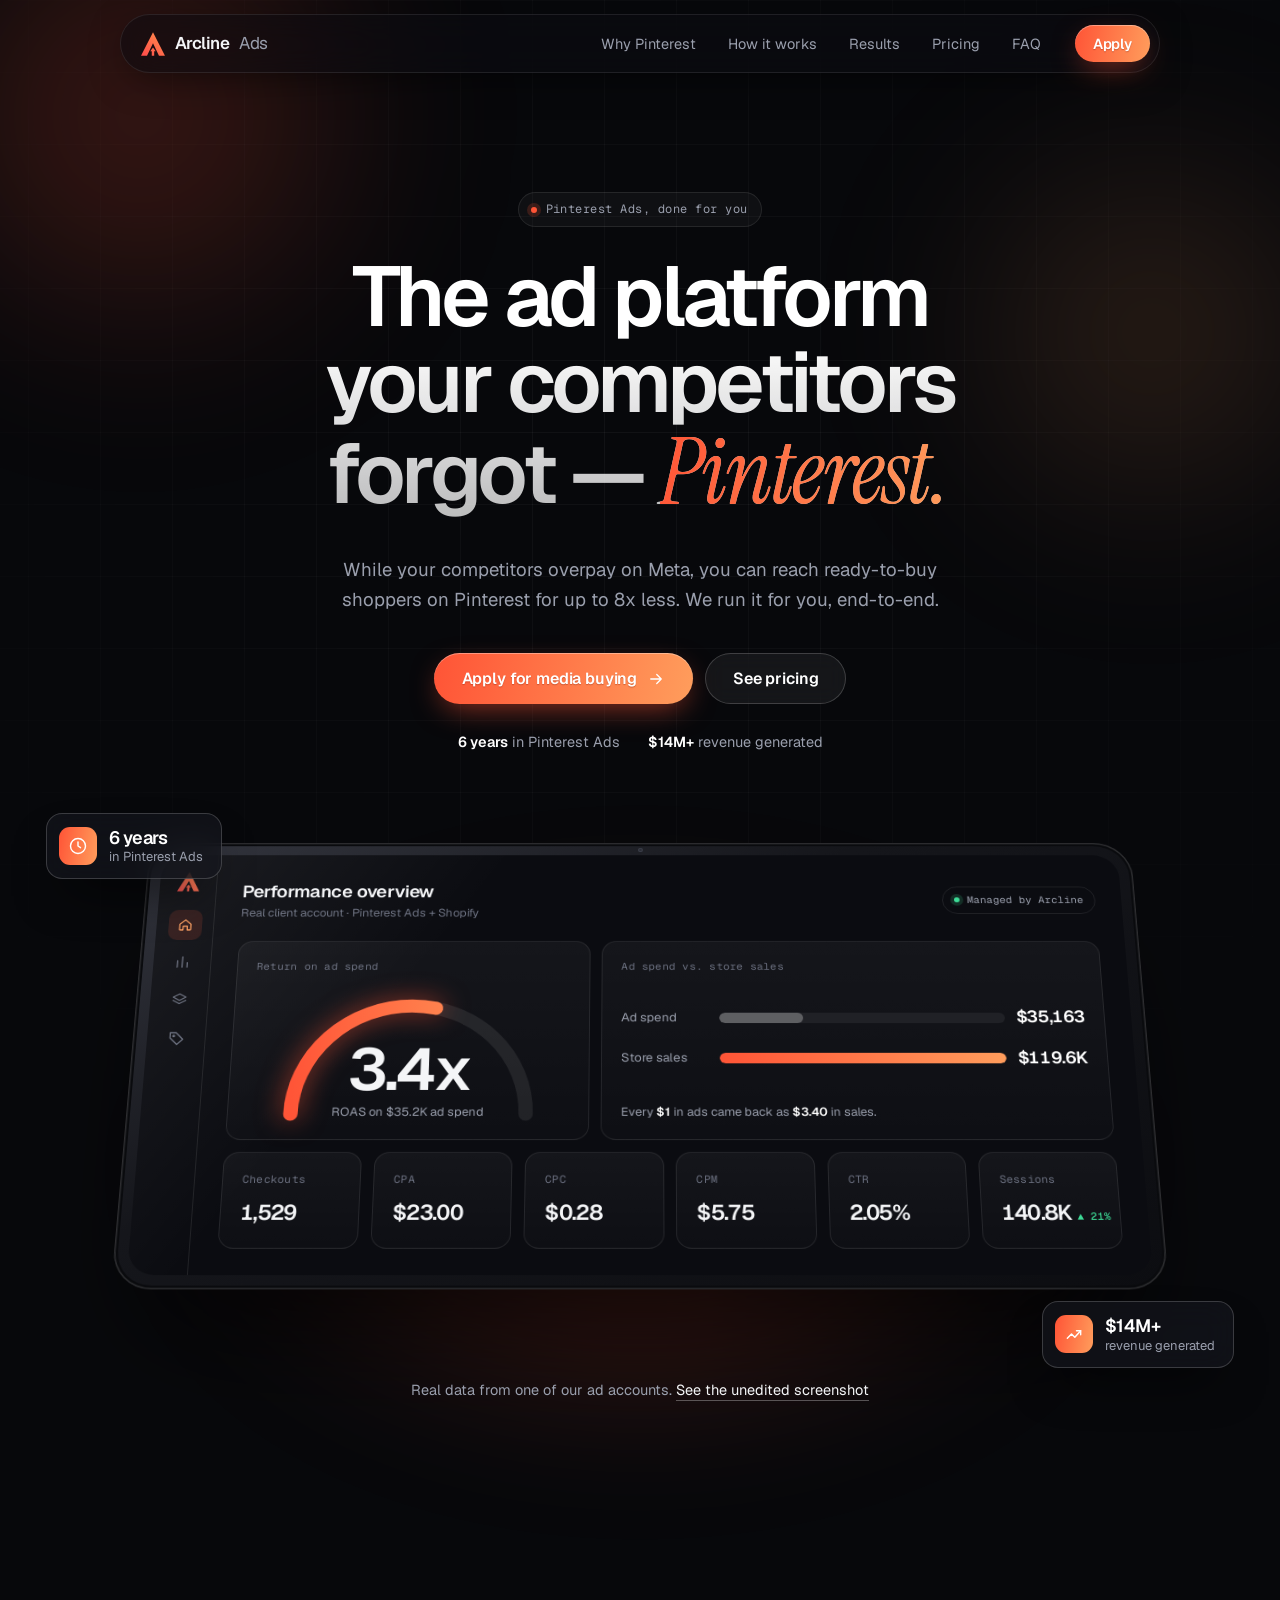
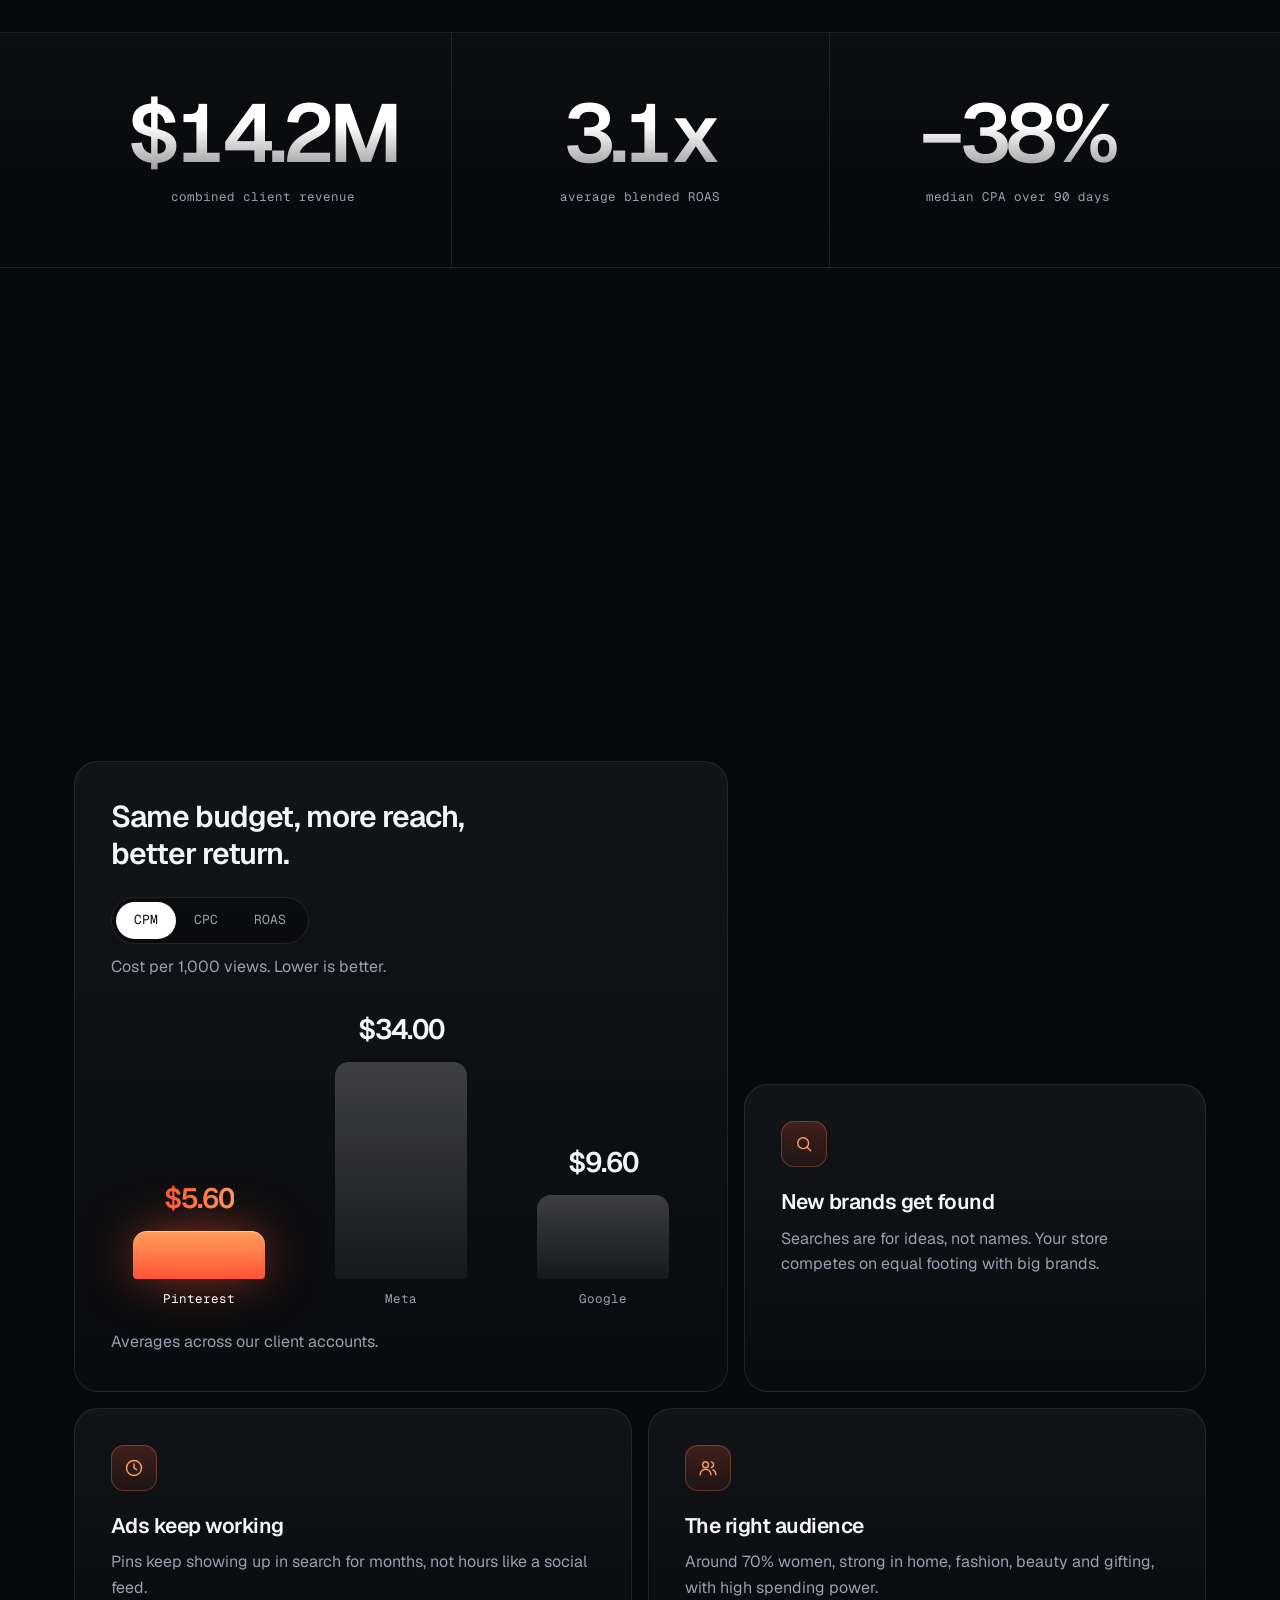
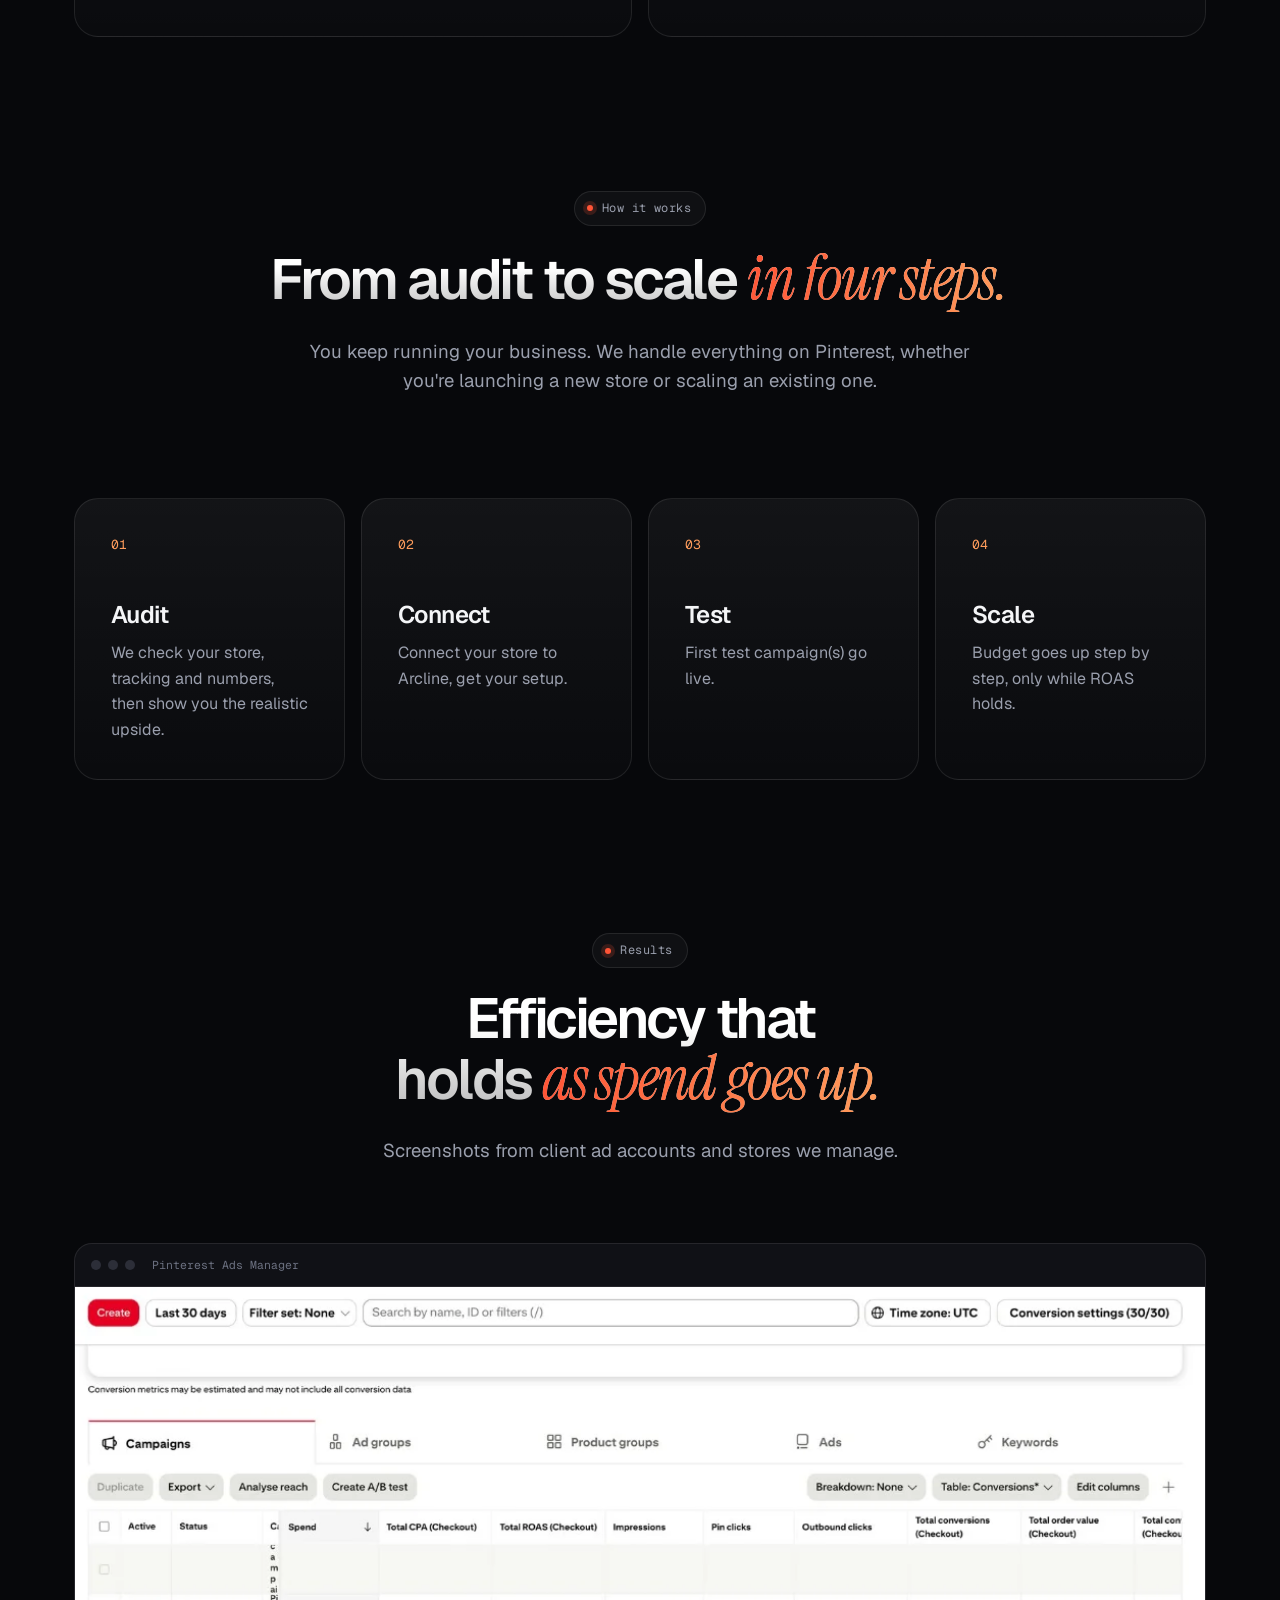
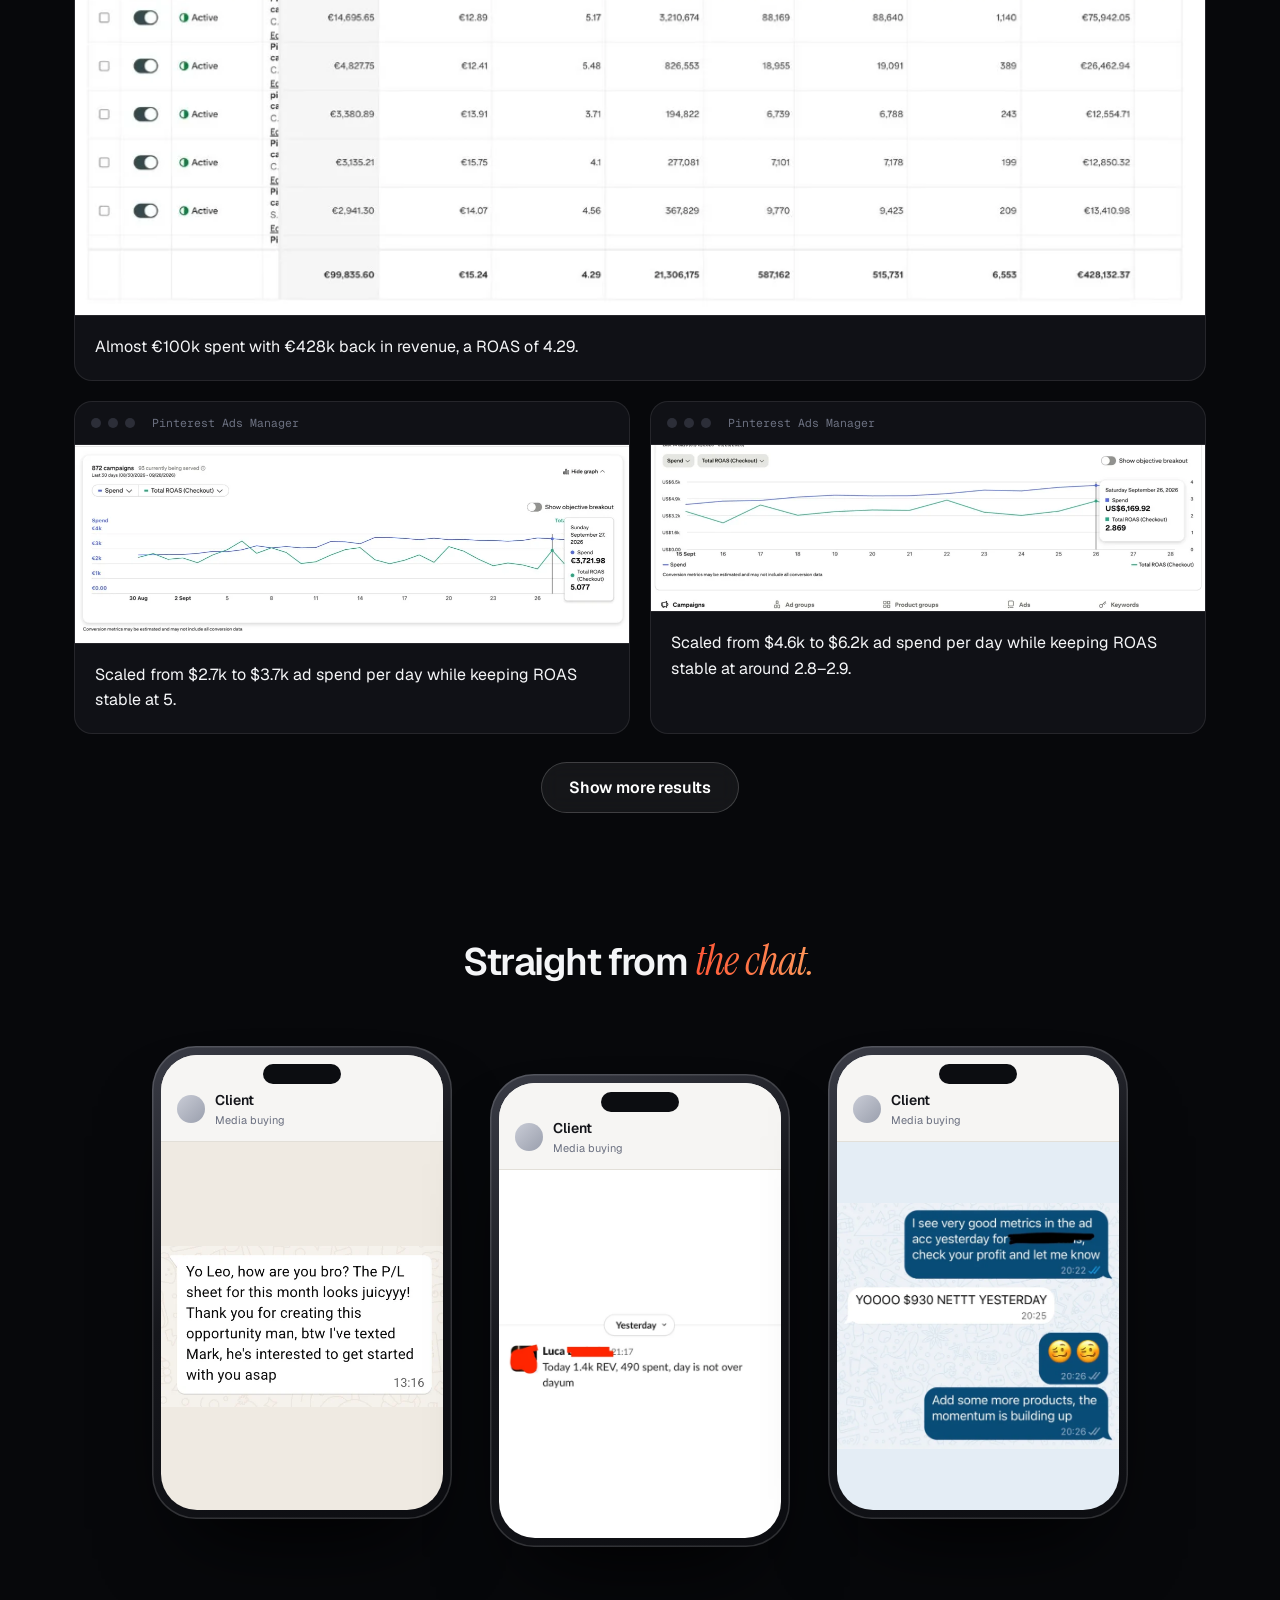
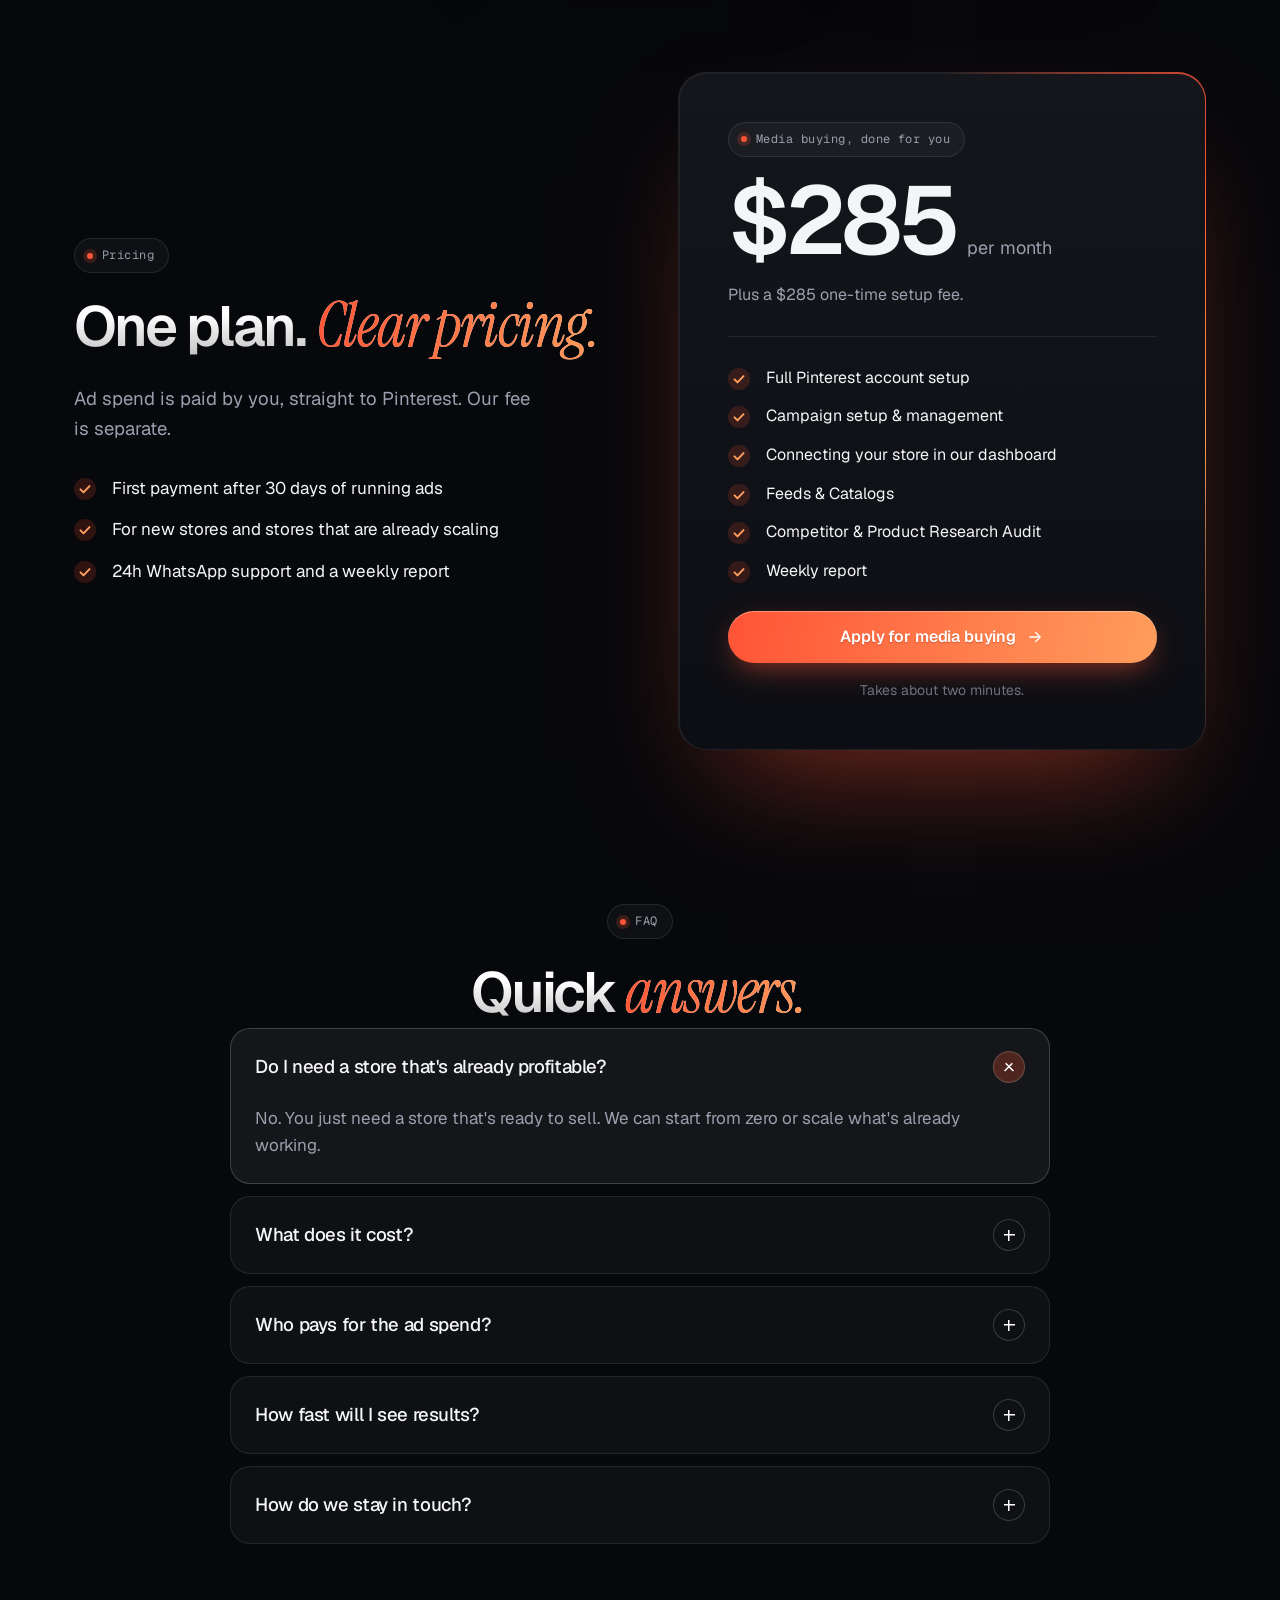
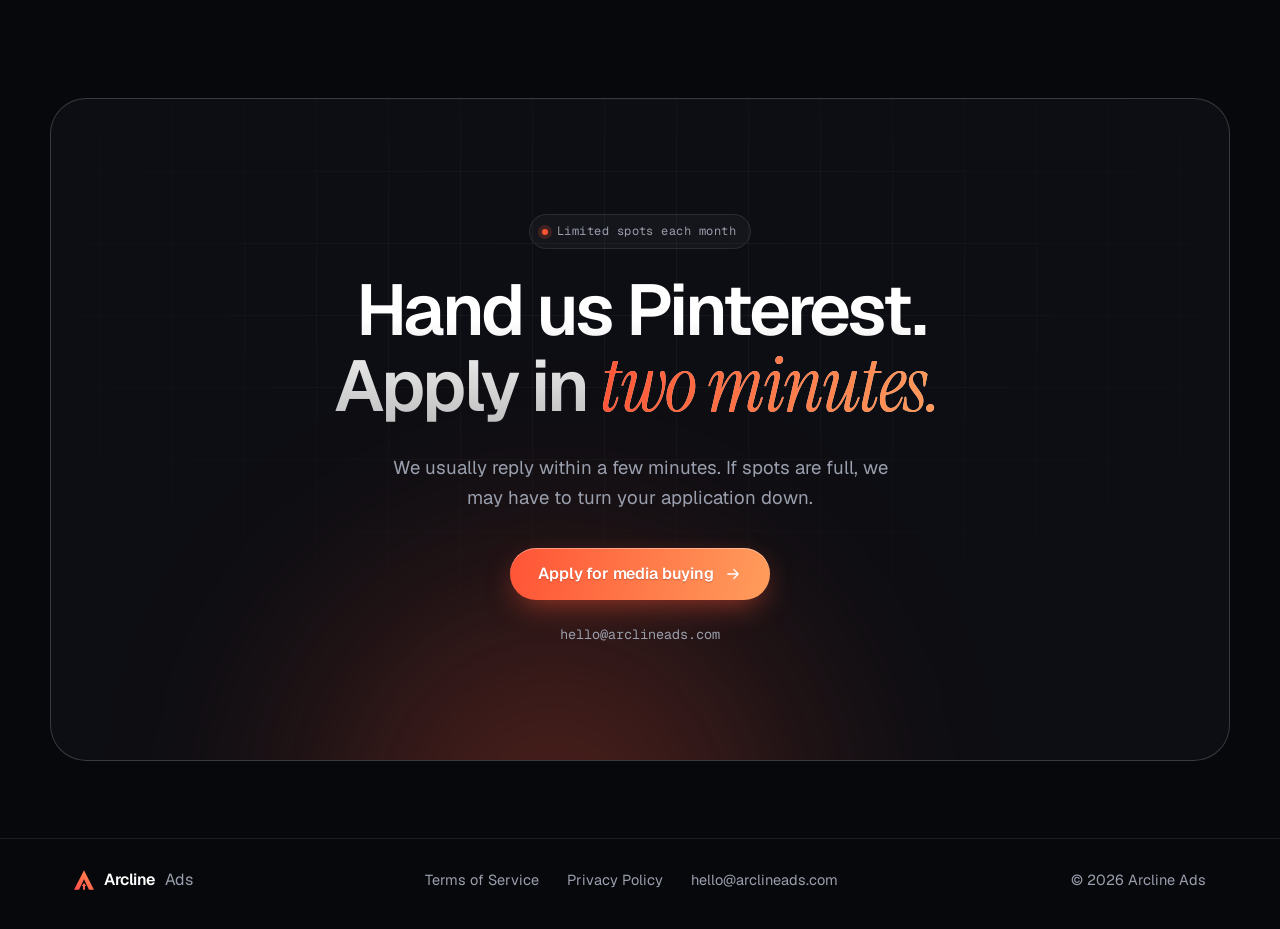
==== commit 25d1c951: "Add files via upload" ====
--- a/coaching/index.html
+++ b/coaching/index.html
@@ -2,139 +2,11 @@
 <html lang="en">
 <head>
 <meta charset="utf-8">
-<meta name="viewport" content="width=device-width, initial-scale=1, viewport-fit=cover">
-<title>1:1 Pinterest Ads coaching on your own store — Arcline Ads</title>
-<meta name="description" content="Not a course. Private weekly calls, live account reviews and chat support until you can run and scale Pinterest Ads yourself. Beginners welcome.">
-<meta name="robots" content="index, follow, max-image-preview:large">
-<link rel="canonical" href="https://arclineads.com/coaching/">
-<meta name="theme-color" content="#0d0e12">
-<meta property="og:type" content="website">
-<meta property="og:site_name" content="Arcline Ads">
-<meta property="og:title" content="1:1 Pinterest Ads coaching on your own store — Arcline Ads">
-<meta property="og:description" content="Not a course. Private weekly calls, live account reviews and chat support until you can run and scale Pinterest Ads yourself. Beginners welcome.">
-<meta property="og:url" content="https://arclineads.com/coaching/">
-<meta property="og:image" content="https://arclineads.com/assets/img/og.png">
-<meta property="og:image:width" content="1200">
-<meta property="og:image:height" content="630">
-<meta name="twitter:card" content="summary_large_image">
-<link rel="icon" type="image/svg+xml" href="/assets/img/favicon.svg">
-<link rel="icon" type="image/png" href="/assets/img/favicon.png">
-<link rel="apple-touch-icon" href="/assets/img/apple-touch-icon.png">
-<link rel="preload" href="/assets/fonts/figtree-latin.woff2" as="font" type="font/woff2" crossorigin>
-<link rel="stylesheet" href="/assets/css/site.css">
-<script>document.documentElement.className="js";</script>
-<script type="application/ld+json">{"@context":"https://schema.org","@graph":[{"@type":"Organization","@id":"https://arclineads.com/#org","name":"Arcline Ads","url":"https://arclineads.com/","logo":"https://arclineads.com/assets/img/favicon.png","email":"hello@arclineads.com","description":"Pinterest Ads agency offering done-for-you media buying and 1:1 Pinterest Ads coaching."},{"@type":"BreadcrumbList","itemListElement":[{"@type":"ListItem","position":1,"name":"Home","item":"https://arclineads.com/"},{"@type":"ListItem","position":2,"name":"1:1 Coaching","item":"https://arclineads.com/coaching/"}]},{"@type":"Service","@id":"https://arclineads.com/coaching/#service","name":"1:1 Pinterest Ads coaching","serviceType":"Pinterest Ads coaching","provider":{"@id":"https://arclineads.com/#org"},"url":"https://arclineads.com/coaching/","description":"Private 1:1 Pinterest Ads coaching on your own store and ad account: weekly calls, live account reviews, chat support, templates and SOPs."},{"@type":"FAQPage","mainEntity":[{"@type":"Question","name":"Do I need a store or experience?","acceptedAnswer":{"@type":"Answer","text":"No. We start wherever you are, even before your store is live."}},{"@type":"Question","name":"What does it cost?","acceptedAnswer":{"@type":"Answer","text":"We go over the investment on your call. Installments are possible."}},{"@type":"Question","name":"How does it work?","acceptedAnswer":{"@type":"Answer","text":"1 weekly call. You launch creatives and campaigns, and we review them live with you each week."}},{"@type":"Question","name":"Can I ask questions between calls?","acceptedAnswer":{"@type":"Answer","text":"Yes. You get 24/7 WhatsApp support."}},{"@type":"Question","name":"What if I want you to run the ads later?","acceptedAnswer":{"@type":"Answer","text":"You can switch to media buying anytime."}}]}]}</script>
+<title>Arcline Ads</title>
+<meta name="robots" content="noindex, follow">
+<link rel="canonical" href="https://arclineads.com/">
+<meta http-equiv="refresh" content="0; url=/">
+<script>location.replace("/");</script>
 </head>
-<body>
-<a class="skip" href="#main">Skip to content</a>
-<header class="site-header">
-  <div class="bar">
-    <a class="brand" href="/" aria-label="Arcline Ads home"><svg viewBox="258 258 564 551" width="26" height="26" aria-hidden="true"><defs><linearGradient id="mk-nav" x1="258" y1="808" x2="700" y2="258" gradientUnits="userSpaceOnUse"><stop offset="0" stop-color="#ff4a4a"/><stop offset="1" stop-color="#ff8a4c"/></linearGradient></defs><path fill="url(#mk-nav)" d="M540 258 L821 808 L680 808 L540 515 L399 808 L258 808 Z M540 616 L604 706 L568 706 L568 808 L511 808 L511 706 L476 706 Z"/></svg><span class="brand-text"><span class="brand-name">Arcline<span>&nbsp;Ads</span></span><span class="brand-tag">PERFORMANCE MARKETING</span></span></a>
-    <nav class="nav" aria-label="Main"><a href="/media-buying/">Media buying</a><a href="/coaching/" aria-current="page">1:1 Coaching</a><a href="/#results">Results</a><a href="/#why">Why Pinterest</a><a href="/#which">Which one?</a></nav>
-    <a class="btn sm" href="/apply/coaching/">Apply</a>
-    <button class="menu-btn" type="button" aria-label="Menu" aria-expanded="false" aria-controls="mobile-menu"><span></span><span></span></button>
-  </div>
-  <nav class="mobile-menu" id="mobile-menu" aria-label="Mobile">
-    <a href="/media-buying/" class="ml">Media buying</a><a href="/coaching/" class="ml" aria-current="page">1:1 Coaching</a><a href="/#results" class="ml">Results</a><a href="/#why" class="ml">Why Pinterest</a><a href="/#which" class="ml">Which one?</a>
-    <div class="btn-row"><a class="btn c2" href="/apply/coaching/">1:1 coaching</a><a class="btn" href="/apply/media-buying/">Media buying</a></div>
-  </nav>
-</header>
-<main id="main" class="c2">
-<section class="hero compact">
-  <div class="hero-bg" aria-hidden="true"><div class="arcs"><svg viewBox="0 0 1600 1000" preserveAspectRatio="xMidYMax slice"><circle cx="800" cy="1180" r="160" fill="none" stroke="#f4f5f7" stroke-opacity="0.055" vector-effect="non-scaling-stroke"/><circle cx="800" cy="1180" r="232" fill="none" stroke="#f4f5f7" stroke-opacity="0.055" vector-effect="non-scaling-stroke"/><circle cx="800" cy="1180" r="304" fill="none" stroke="#f4f5f7" stroke-opacity="0.055" vector-effect="non-scaling-stroke"/><circle cx="800" cy="1180" r="376" fill="none" stroke="#ec4a45" stroke-opacity="0.1" vector-effect="non-scaling-stroke"/><circle cx="800" cy="1180" r="448" fill="none" stroke="#f4f5f7" stroke-opacity="0.055" vector-effect="non-scaling-stroke"/><circle cx="800" cy="1180" r="520" fill="none" stroke="#f4f5f7" stroke-opacity="0.055" vector-effect="non-scaling-stroke"/><circle cx="800" cy="1180" r="592" fill="none" stroke="#f4f5f7" stroke-opacity="0.055" vector-effect="non-scaling-stroke"/><circle cx="800" cy="1180" r="664" fill="none" stroke="#f4f5f7" stroke-opacity="0.055" vector-effect="non-scaling-stroke"/><circle cx="800" cy="1180" r="736" fill="none" stroke="#ec4a45" stroke-opacity="0.1" vector-effect="non-scaling-stroke"/><circle cx="800" cy="1180" r="808" fill="none" stroke="#f4f5f7" stroke-opacity="0.055" vector-effect="non-scaling-stroke"/><circle cx="800" cy="1180" r="880" fill="none" stroke="#f4f5f7" stroke-opacity="0.055" vector-effect="non-scaling-stroke"/><circle cx="800" cy="1180" r="952" fill="none" stroke="#f4f5f7" stroke-opacity="0.055" vector-effect="non-scaling-stroke"/><circle cx="800" cy="1180" r="1024" fill="none" stroke="#f4f5f7" stroke-opacity="0.055" vector-effect="non-scaling-stroke"/><circle cx="800" cy="1180" r="1096" fill="none" stroke="#ec4a45" stroke-opacity="0.1" vector-effect="non-scaling-stroke"/><circle cx="800" cy="1180" r="1168" fill="none" stroke="#f4f5f7" stroke-opacity="0.055" vector-effect="non-scaling-stroke"/><circle cx="800" cy="1180" r="1240" fill="none" stroke="#f4f5f7" stroke-opacity="0.055" vector-effect="non-scaling-stroke"/><circle class="travel" cx="800" cy="1180" r="376" fill="none" stroke="#ec4a45" stroke-opacity="0.22" stroke-width="1.2" stroke-dasharray="120 2280" vector-effect="non-scaling-stroke"/><circle class="travel r" cx="800" cy="1180" r="592" fill="none" stroke="#ff9a55" stroke-opacity="0.22" stroke-width="1.2" stroke-dasharray="180 2220" vector-effect="non-scaling-stroke"/><circle class="travel" cx="800" cy="1180" r="808" fill="none" stroke="#ec4a45" stroke-opacity="0.22" stroke-width="1.2" stroke-dasharray="90 2310" vector-effect="non-scaling-stroke"/><circle class="travel r" cx="800" cy="1180" r="1024" fill="none" stroke="#ff9a55" stroke-opacity="0.22" stroke-width="1.2" stroke-dasharray="220 2180" vector-effect="non-scaling-stroke"/></svg></div><div class="blob a"></div><div class="blob b"></div></div>
-  <div class="hero-inner">
-    <p class="eyebrow c2">1:1 Coaching · Done with you</p>
-    <h1>1:1 Pinterest Ads coaching, <span class="it grad">on your own store.</span></h1>
-    <p class="lead">Not a course. Private calls, using your own store and ad account, until you can run Pinterest Ads yourself. Beginners welcome.</p>
-    <div class="btn-row"><a class="btn c2" href="/apply/coaching/">Apply for 1:1 coaching</a><a class="btn ghost" href="#how">How it works</a></div>
-    <ul class="facts"><li><b>1</b> weekly call</li><li><b>24/7</b> WhatsApp support</li><li><b>6 years</b> in Pinterest Ads</li></ul>
-  </div>
-</section>
-
-<section class="section alt" id="how">
-  <div class="wrap">
-    <div class="center reveal">
-      <p class="eyebrow c2">How it works</p>
-      <h2 class="h2">From kickoff to <span class="it c2">scaling on your own.</span></h2>
-    </div>
-    <ol class="steps reveal">
-      <li><h3>Kickoff</h3><p>We look at where you are and set a clear 90-day plan.</p></li>
-      <li><h3>Set up</h3><p>Business account, tag, feed and catalog. Done right, together.</p></li>
-      <li><h3>Launch &amp; test</h3><p>You launch creatives/campaigns and we review them live each week.</p></li>
-      <li><h3>Scale on your own</h3><p>You leave with our scaling rules and can run Pinterest yourself.</p></li>
-    </ol>
-    <div class="card included reveal"><h3>What's included</h3><ul class="ticks"><li><span>A-Z Pinterest strategy</span></li><li><span>Weekly 1:1 calls</span></li><li><span>Live account reviews</span></li><li><span>Chat support between calls</span></li><li><span>Our templates &amp; SOPs</span></li><li><span>Call recordings</span></li></ul></div>
-  </div>
-</section>
-
-<section class="section" id="clients">
-  <div class="wrap">
-    <div class="center reveal"><p class="eyebrow c2">What students say</p><h2 class="h2">Straight from <span class="it c2">the chat.</span></h2></div>
-    <ul class="chats grid reveal"><li><span class="tag c2">1:1 Coaching</span><div class="im"><img src="/assets/img/chat-2.webp" width="628" height="458" loading="lazy" decoding="async" alt="Coaching student message: “I went through the CRO doc you sent me earlier and I&#x27;ve applied all of the things from it, now I think the store will fly, btw you really put some effort there.”"></div></li><li><span class="tag c2">1:1 Coaching</span><div class="im"><img src="/assets/img/chat-4.webp" width="628" height="441" loading="lazy" decoding="async" alt="Coaching student message on the final day of the 1:1: “Thank you for changing my life and showing me that Pinterest can also work if you put your head down and work. I am happy that I made the decision to get your 1:1, you are the best.”"></div></li></ul>
-    <p class="center cross reveal">New to the platform? <a class="textlink" href="/#why">See why Pinterest works</a></p>
-  </div>
-</section>
-
-<section class="section alt" id="pricing">
-  <div class="wrap">
-    <div class="center reveal">
-      <p class="eyebrow c2">Pricing</p>
-      <h2 class="h2">One program. <span class="it c2">The skill, for life.</span></h2>
-      <p class="lead">We go over the investment on your free 1:1 call. Installments are possible.</p>
-    </div>
-    <div class="price solo reveal"><div class="card price c2">
-  <div class="eyebrow c2">1:1 Coaching · Done with you</div>
-  <div class="amount"><b class="hidden-price" aria-hidden="true">$0,000</b><span>/one-time</span></div>
-  <p class="sub">Price disclosed on our free 1:1 call</p>
-  <span class="chip">Installments possible</span>
-  <ul class="ticks check"><li><span>A-Z Pinterest strategy</span></li><li><span>Weekly 1:1 calls</span></li><li><span>Live account reviews</span></li><li><span>Chat support between calls</span></li><li><span>Our templates &amp; SOPs</span></li><li><span>Call recordings</span></li></ul>
-  <a class="btn c2" href="/apply/coaching/">Apply for 1:1 coaching</a>
-</div></div>
-  </div>
-</section>
-
-<section class="section" id="faq">
-  <div class="wrap">
-    <div class="center reveal"><p class="eyebrow c2">FAQ</p><h2 class="h2">Quick answers.</h2></div>
-    <div class="faq reveal"><details open><summary>Do I need a store or experience?</summary><p>No. We start wherever you are, even before your store is live.</p></details><details><summary>What does it cost?</summary><p>We go over the investment on your call. Installments are possible.</p></details><details><summary>How does it work?</summary><p>1 weekly call. You launch creatives and campaigns, and we review them live with you each week.</p></details><details><summary>Can I ask questions between calls?</summary><p>Yes. You get 24/7 WhatsApp support.</p></details><details><summary>What if I want you to run the ads later?</summary><p>You can switch to media buying anytime.</p></details></div>
-  </div>
-</section>
-
-<section class="cta" id="apply">
-  <div class="hero-bg" aria-hidden="true"><div class="arcs"><svg viewBox="0 0 1600 1000" preserveAspectRatio="xMidYMax slice"><circle cx="800" cy="1180" r="160" fill="none" stroke="#f4f5f7" stroke-opacity="0.055" vector-effect="non-scaling-stroke"/><circle cx="800" cy="1180" r="232" fill="none" stroke="#f4f5f7" stroke-opacity="0.055" vector-effect="non-scaling-stroke"/><circle cx="800" cy="1180" r="304" fill="none" stroke="#f4f5f7" stroke-opacity="0.055" vector-effect="non-scaling-stroke"/><circle cx="800" cy="1180" r="376" fill="none" stroke="#ec4a45" stroke-opacity="0.1" vector-effect="non-scaling-stroke"/><circle cx="800" cy="1180" r="448" fill="none" stroke="#f4f5f7" stroke-opacity="0.055" vector-effect="non-scaling-stroke"/><circle cx="800" cy="1180" r="520" fill="none" stroke="#f4f5f7" stroke-opacity="0.055" vector-effect="non-scaling-stroke"/><circle cx="800" cy="1180" r="592" fill="none" stroke="#f4f5f7" stroke-opacity="0.055" vector-effect="non-scaling-stroke"/><circle cx="800" cy="1180" r="664" fill="none" stroke="#f4f5f7" stroke-opacity="0.055" vector-effect="non-scaling-stroke"/><circle cx="800" cy="1180" r="736" fill="none" stroke="#ec4a45" stroke-opacity="0.1" vector-effect="non-scaling-stroke"/><circle cx="800" cy="1180" r="808" fill="none" stroke="#f4f5f7" stroke-opacity="0.055" vector-effect="non-scaling-stroke"/><circle cx="800" cy="1180" r="880" fill="none" stroke="#f4f5f7" stroke-opacity="0.055" vector-effect="non-scaling-stroke"/><circle cx="800" cy="1180" r="952" fill="none" stroke="#f4f5f7" stroke-opacity="0.055" vector-effect="non-scaling-stroke"/><circle cx="800" cy="1180" r="1024" fill="none" stroke="#f4f5f7" stroke-opacity="0.055" vector-effect="non-scaling-stroke"/><circle cx="800" cy="1180" r="1096" fill="none" stroke="#ec4a45" stroke-opacity="0.1" vector-effect="non-scaling-stroke"/><circle cx="800" cy="1180" r="1168" fill="none" stroke="#f4f5f7" stroke-opacity="0.055" vector-effect="non-scaling-stroke"/><circle cx="800" cy="1180" r="1240" fill="none" stroke="#f4f5f7" stroke-opacity="0.055" vector-effect="non-scaling-stroke"/><circle class="travel" cx="800" cy="1180" r="376" fill="none" stroke="#ec4a45" stroke-opacity="0.22" stroke-width="1.2" stroke-dasharray="120 2280" vector-effect="non-scaling-stroke"/><circle class="travel r" cx="800" cy="1180" r="592" fill="none" stroke="#ff9a55" stroke-opacity="0.22" stroke-width="1.2" stroke-dasharray="180 2220" vector-effect="non-scaling-stroke"/><circle class="travel" cx="800" cy="1180" r="808" fill="none" stroke="#ec4a45" stroke-opacity="0.22" stroke-width="1.2" stroke-dasharray="90 2310" vector-effect="non-scaling-stroke"/><circle class="travel r" cx="800" cy="1180" r="1024" fill="none" stroke="#ff9a55" stroke-opacity="0.22" stroke-width="1.2" stroke-dasharray="220 2180" vector-effect="non-scaling-stroke"/></svg></div><div class="blob a"></div><div class="blob b"></div></div>
-  <div class="cta-inner">
-    <h2>Learn Pinterest Ads. Apply in <span class="it grad">two minutes.</span></h2>
-    <p>We usually reply within a few minutes.</p>
-    <div class="scarcity"><b>Limited spots each month</b><p>If spots are full, we may have to turn your application down. Reach out to check availability.</p></div>
-    <div class="btn-row"><a class="btn c2" href="/apply/coaching/">Apply for 1:1 coaching</a></div>
-    <p class="cross">Rather have us run the ads? <a class="textlink" href="/media-buying/">See media buying</a></p>
-    <a class="mail" href="mailto:hello@arclineads.com">hello@arclineads.com</a>
-  </div>
-</section>
-</main>
-<footer class="site-footer">
-  <div class="foot">
-    <div>
-      <a class="brand" href="/"><svg viewBox="258 258 564 551" width="22" height="22" aria-hidden="true"><defs><linearGradient id="mk-foot" x1="258" y1="808" x2="700" y2="258" gradientUnits="userSpaceOnUse"><stop offset="0" stop-color="#ff4a4a"/><stop offset="1" stop-color="#ff8a4c"/></linearGradient></defs><path fill="url(#mk-foot)" d="M540 258 L821 808 L680 808 L540 515 L399 808 L258 808 Z M540 616 L604 706 L568 706 L568 808 L511 808 L511 706 L476 706 Z"/></svg><span class="brand-name">Arcline<span>&nbsp;Ads</span></span></a>
-      <p class="tagline">Pinterest Ads, run for you or taught to you.</p>
-    </div>
-    <div class="foot-cols">
-      <nav aria-label="Footer"><h2>Navigation</h2><ul>
-        <li><a href="/media-buying/">Media buying</a></li>
-        <li><a href="/coaching/">1:1 Coaching</a></li>
-        <li><a href="/media-buying/#pricing">Pricing</a></li>
-        <li><a href="/#results">Results</a></li>
-        <li><a href="/#apply">Apply</a></li>
-      </ul></nav>
-      <nav aria-label="Legal"><h2>Legal</h2><ul>
-        <li><a href="/terms/">Terms of Service</a></li>
-        <li><a href="/privacy/">Privacy Policy</a></li>
-        <li><a href="mailto:hello@arclineads.com">hello@arclineads.com</a></li>
-      </ul></nav>
-    </div>
-  </div>
-  <p class="copy">© 2026 Arcline Ads. All rights reserved.</p>
-</footer>
-<script src="/assets/js/site.js" defer></script>
-</body>
+<body><p>This page has moved. <a href="/">Continue to Arcline Ads</a>.</p></body>
 </html>
